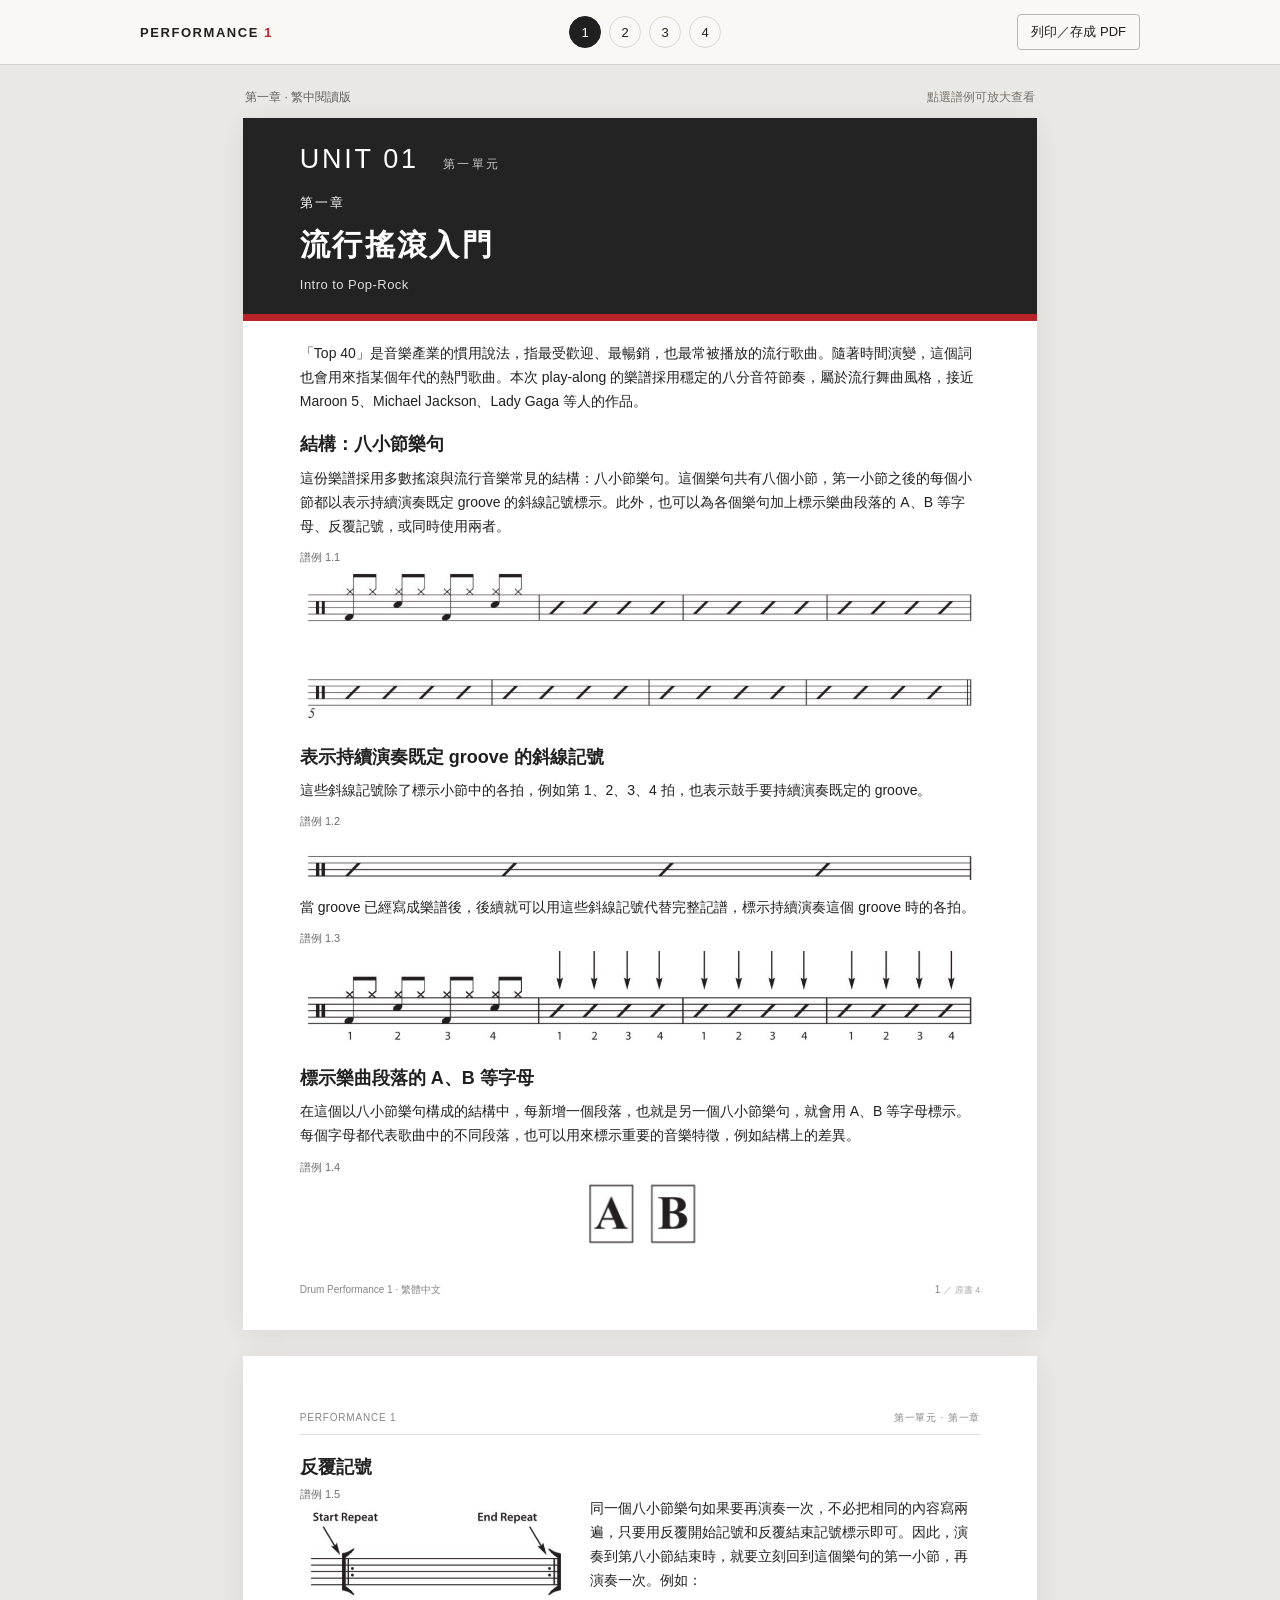
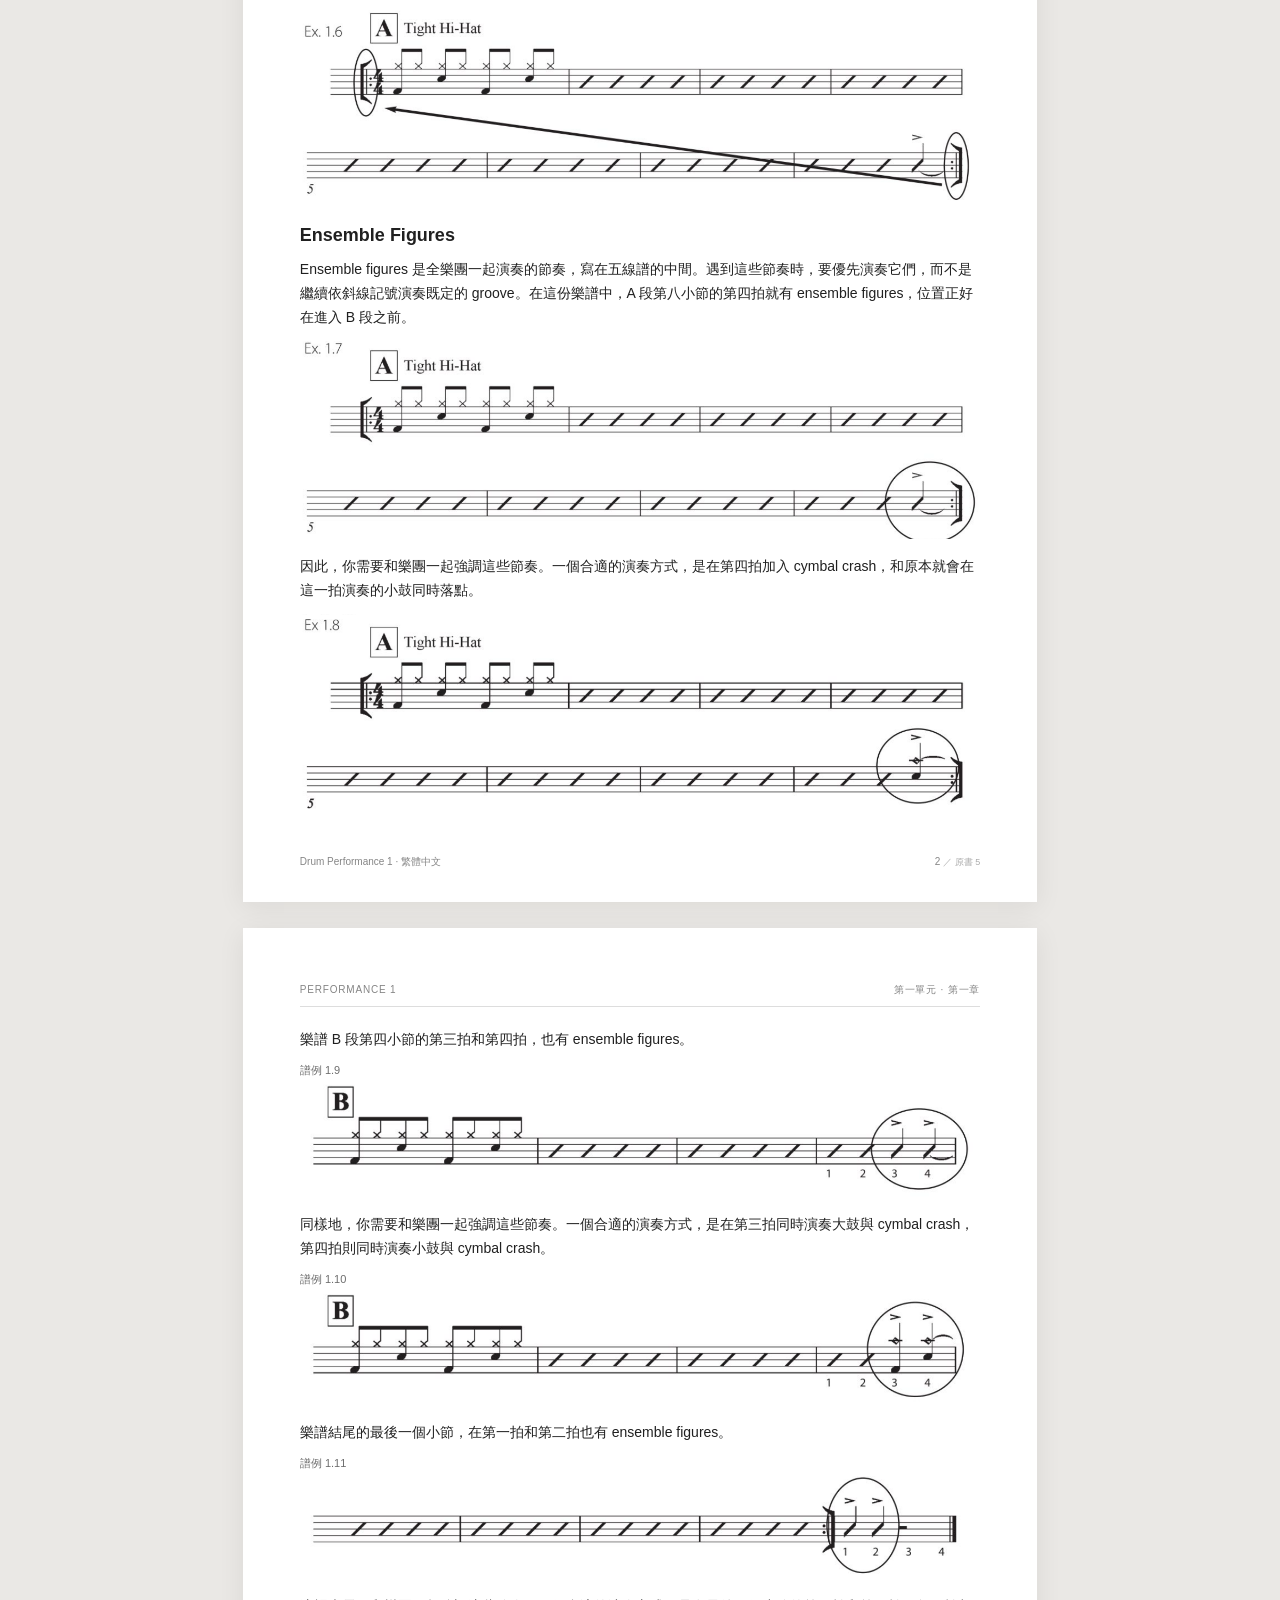
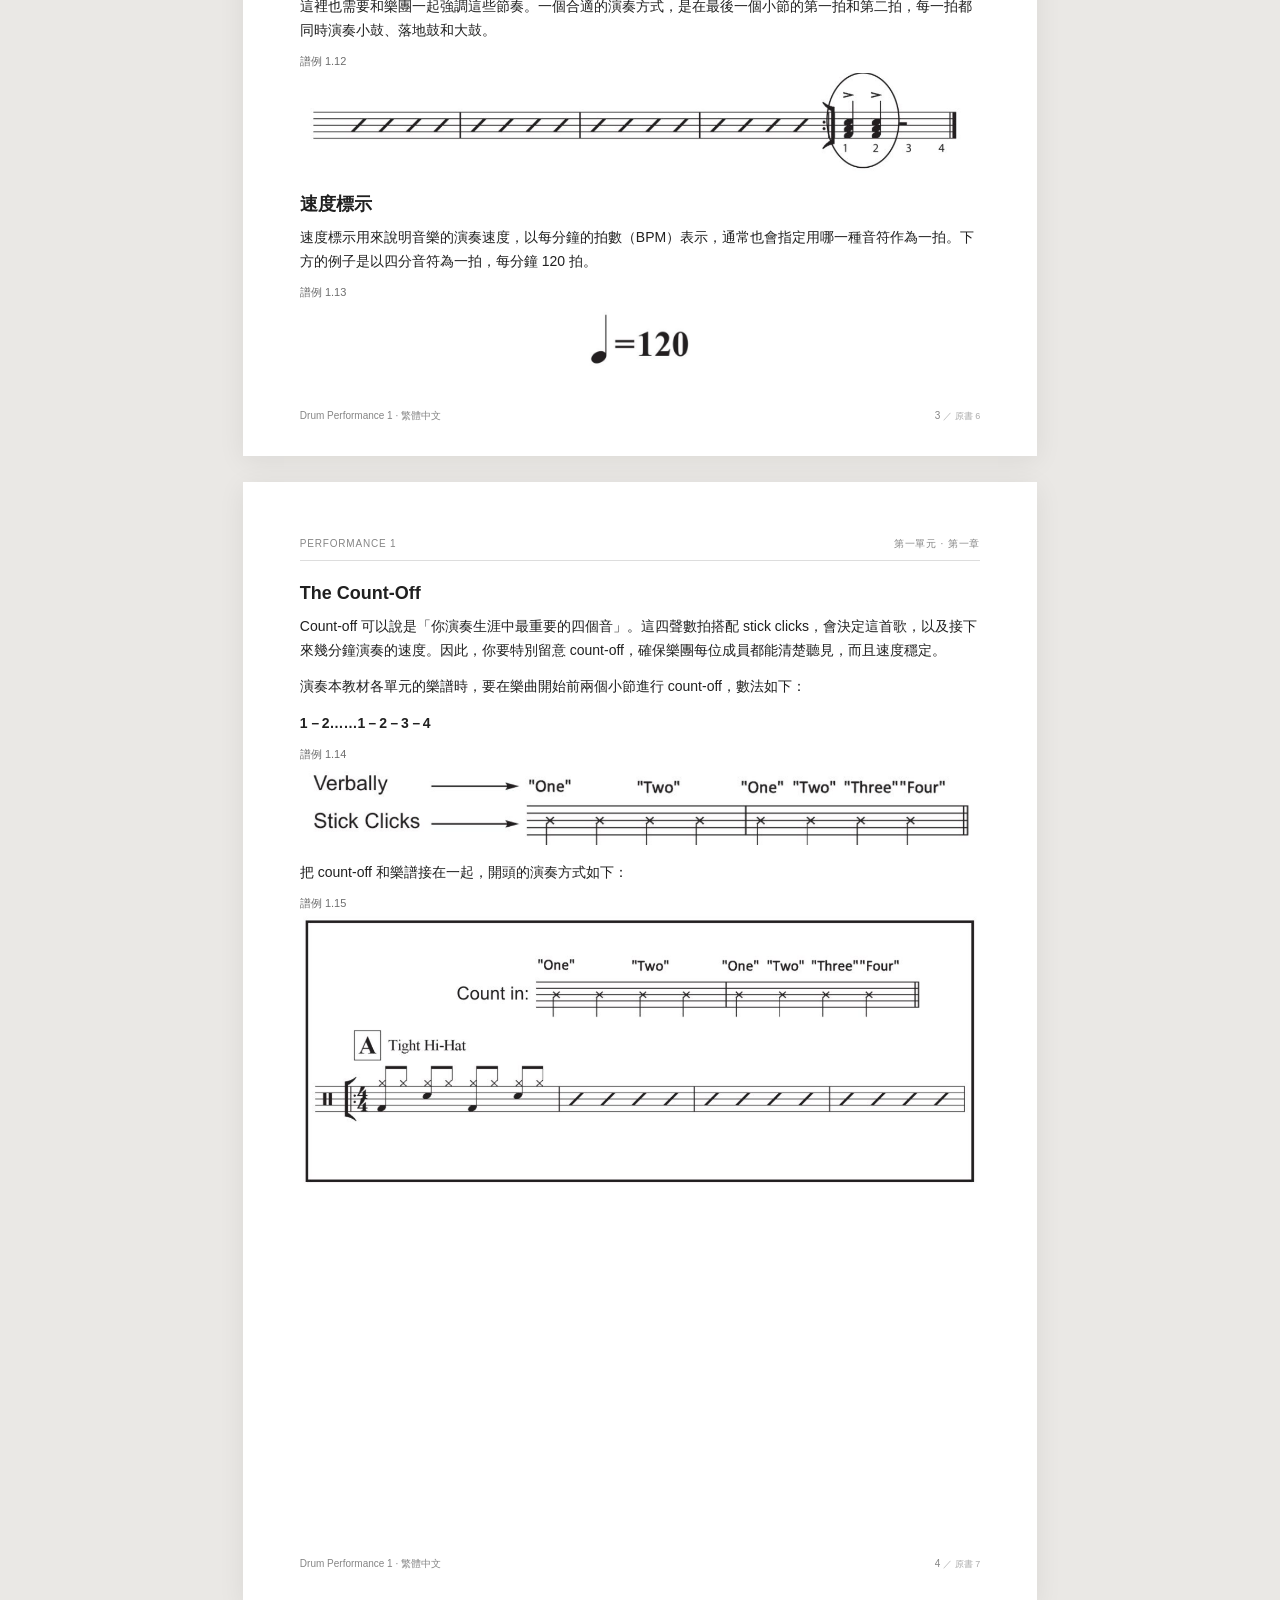
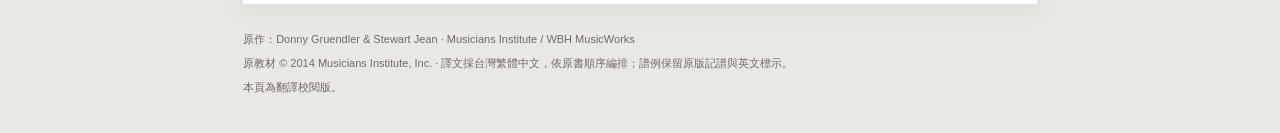
==== index.html @ 6d2bd204 "Publish Performance 1 chapter 1 in Traditional Chinese" ====
<!doctype html>
<html lang="zh-Hant-TW"><head><meta charset="utf-8"><meta name="viewport" content="width=device-width,initial-scale=1">
<meta name="description" content="Performance 1 第一單元第一章：流行搖滾入門。繁體中文譯文與原版譜例。">
<meta name="theme-color" content="#ba2229"><title>流行搖滾入門｜Performance 1 繁體中文</title><link rel="stylesheet" href="style.css"><link rel="icon" href="data:,"></head>
<body><a class="skip" href="#page-1">跳至正文</a><nav class="toolbar" aria-label="閱讀工具"><a class="brand" href="#page-1">PERFORMANCE <b>1</b></a><div class="page-nav" aria-label="章節頁碼"><a href="#page-1" aria-label="前往第 1 頁">1</a><a href="#page-2" aria-label="前往第 2 頁">2</a><a href="#page-3" aria-label="前往第 3 頁">3</a><a href="#page-4" aria-label="前往第 4 頁">4</a></div><button id="print" type="button">列印／存成 PDF</button></nav>
<div class="reader-note">第一章 · 繁中閱讀版 <span>點選譜例可放大查看</span></div><main><article class="sheet" id="page-1" aria-label="第 1 頁"><header class="chapter-head"><div class="unit">UNIT 01 <span>第一單元</span></div><h1><small>第一章</small>流行搖滾入門</h1><div class="subtitle">Intro to Pop-Rock</div></header>
<p>「Top 40」是音樂產業的慣用說法，指最受歡迎、最暢銷，也最常被播放的流行歌曲。隨著時間演變，這個詞也會用來指某個年代的熱門歌曲。本次 play-along 的樂譜採用穩定的八分音符節奏，屬於流行舞曲風格，接近 Maroon 5、Michael Jackson、Lady Gaga 等人的作品。</p><h2>結構：八小節樂句</h2><p>這份樂譜採用多數搖滾與流行音樂常見的結構：八小節樂句。這個樂句共有八個小節，第一小節之後的每個小節都以表示持續演奏既定 groove 的斜線記號標示。此外，也可以為各個樂句加上標示樂曲段落的 A、B 等字母、反覆記號，或同時使用兩者。</p>
<figure id="ex-1" class="score"><figcaption>譜例 1.1</figcaption>
<a href="assets/ex-1-01.png" target="_blank" rel="noopener" aria-label="放大譜例 1.1"><img src="assets/ex-1-01.png" alt="原版鼓譜，譜例 1.1" decoding="async"></a></figure>
<h2>表示持續演奏既定 groove 的斜線記號</h2><p>這些斜線記號除了標示小節中的各拍，例如第 1、2、3、4 拍，也表示鼓手要持續演奏既定的 groove。</p>
<figure id="ex-2" class="score"><figcaption>譜例 1.2</figcaption>
<a href="assets/ex-1-02.png" target="_blank" rel="noopener" aria-label="放大譜例 1.2"><img src="assets/ex-1-02.png" alt="原版鼓譜，譜例 1.2" decoding="async"></a></figure>
<p>當 groove 已經寫成樂譜後，後續就可以用這些斜線記號代替完整記譜，標示持續演奏這個 groove 時的各拍。</p>
<figure id="ex-3" class="score"><figcaption>譜例 1.3</figcaption>
<a href="assets/ex-1-03.png" target="_blank" rel="noopener" aria-label="放大譜例 1.3"><img src="assets/ex-1-03.png" alt="原版鼓譜，譜例 1.3" decoding="async"></a></figure>
<h2>標示樂曲段落的 A、B 等字母</h2><p>在這個以八小節樂句構成的結構中，每新增一個段落，也就是另一個八小節樂句，就會用 A、B 等字母標示。每個字母都代表歌曲中的不同段落，也可以用來標示重要的音樂特徵，例如結構上的差異。</p>
<figure id="ex-4" class="score compact"><figcaption>譜例 1.4</figcaption>
<a href="assets/ex-1-04.png" target="_blank" rel="noopener" aria-label="放大譜例 1.4"><img src="assets/ex-1-04.png" alt="原版鼓譜，譜例 1.4" decoding="async"></a></figure><footer class="folio"><span>Drum Performance 1 · 繁體中文</span><span>1 <small>／ 原書 4</small></span></footer></article><article class="sheet" id="page-2" aria-label="第 2 頁"><div class="running">PERFORMANCE 1 <span>第一單元 · 第一章</span></div><h2>反覆記號</h2><div class="repeat-layout"><figure id="ex-5" class="score"><figcaption>譜例 1.5</figcaption>
<a href="assets/ex-1-05.png" target="_blank" rel="noopener" aria-label="放大譜例 1.5"><img src="assets/ex-1-05.png" alt="原版鼓譜，譜例 1.5" decoding="async"></a></figure><div>
<p>同一個八小節樂句如果要再演奏一次，不必把相同的內容寫兩遍，只要用反覆開始記號和反覆結束記號標示即可。因此，演奏到第八小節結束時，就要立刻回到這個樂句的第一小節，再演奏一次。例如：</p>
</div></div><figure id="ex-6" class="score original-number"><figcaption>譜例 1.6</figcaption>
<a href="assets/ex-1-06.png" target="_blank" rel="noopener" aria-label="放大譜例 1.6"><img src="assets/ex-1-06.png" alt="原版鼓譜，譜例 1.6" decoding="async"></a></figure><h2>Ensemble Figures</h2><p>Ensemble figures 是全樂團一起演奏的節奏，寫在五線譜的中間。遇到這些節奏時，要優先演奏它們，而不是繼續依斜線記號演奏既定的 groove。在這份樂譜中，A 段第八小節的第四拍就有 ensemble figures，位置正好在進入 B 段之前。</p>
<figure id="ex-7" class="score original-number"><figcaption>譜例 1.7</figcaption>
<a href="assets/ex-1-07.png" target="_blank" rel="noopener" aria-label="放大譜例 1.7"><img src="assets/ex-1-07.png" alt="原版鼓譜，譜例 1.7" decoding="async"></a></figure><p>因此，你需要和樂團一起強調這些節奏。一個合適的演奏方式，是在第四拍加入 cymbal crash，和原本就會在這一拍演奏的小鼓同時落點。</p>
<figure id="ex-8" class="score original-number"><figcaption>譜例 1.8</figcaption>
<a href="assets/ex-1-08.png" target="_blank" rel="noopener" aria-label="放大譜例 1.8"><img src="assets/ex-1-08.png" alt="原版鼓譜，譜例 1.8" decoding="async"></a></figure><footer class="folio"><span>Drum Performance 1 · 繁體中文</span><span>2 <small>／ 原書 5</small></span></footer></article><article class="sheet" id="page-3" aria-label="第 3 頁"><div class="running">PERFORMANCE 1 <span>第一單元 · 第一章</span></div><p>樂譜 B 段第四小節的第三拍和第四拍，也有 ensemble figures。</p>
<figure id="ex-9" class="score"><figcaption>譜例 1.9</figcaption>
<a href="assets/ex-1-09.png" target="_blank" rel="noopener" aria-label="放大譜例 1.9"><img src="assets/ex-1-09.png" alt="原版鼓譜，譜例 1.9" decoding="async"></a></figure><p>同樣地，你需要和樂團一起強調這些節奏。一個合適的演奏方式，是在第三拍同時演奏大鼓與 cymbal crash，第四拍則同時演奏小鼓與 cymbal crash。</p>
<figure id="ex-10" class="score"><figcaption>譜例 1.10</figcaption>
<a href="assets/ex-1-10.png" target="_blank" rel="noopener" aria-label="放大譜例 1.10"><img src="assets/ex-1-10.png" alt="原版鼓譜，譜例 1.10" decoding="async"></a></figure><p>樂譜結尾的最後一個小節，在第一拍和第二拍也有 ensemble figures。</p>
<figure id="ex-11" class="score"><figcaption>譜例 1.11</figcaption>
<a href="assets/ex-1-11.png" target="_blank" rel="noopener" aria-label="放大譜例 1.11"><img src="assets/ex-1-11.png" alt="原版鼓譜，譜例 1.11" decoding="async"></a></figure><p>這裡也需要和樂團一起強調這些節奏。一個合適的演奏方式，是在最後一個小節的第一拍和第二拍，每一拍都同時演奏小鼓、落地鼓和大鼓。</p>
<figure id="ex-12" class="score"><figcaption>譜例 1.12</figcaption>
<a href="assets/ex-1-12.png" target="_blank" rel="noopener" aria-label="放大譜例 1.12"><img src="assets/ex-1-12.png" alt="原版鼓譜，譜例 1.12" decoding="async"></a></figure><h2>速度標示</h2><p>速度標示用來說明音樂的演奏速度，以每分鐘的拍數（BPM）表示，通常也會指定用哪一種音符作為一拍。下方的例子是以四分音符為一拍，每分鐘 120 拍。</p>
<figure id="ex-13" class="score compact"><figcaption>譜例 1.13</figcaption>
<a href="assets/ex-1-13.png" target="_blank" rel="noopener" aria-label="放大譜例 1.13"><img src="assets/ex-1-13.png" alt="原版鼓譜，譜例 1.13" decoding="async"></a></figure><footer class="folio"><span>Drum Performance 1 · 繁體中文</span><span>3 <small>／ 原書 6</small></span></footer></article><article class="sheet" id="page-4" aria-label="第 4 頁"><div class="running">PERFORMANCE 1 <span>第一單元 · 第一章</span></div><h2>The Count-Off</h2><p>Count-off 可以說是「你演奏生涯中最重要的四個音」。這四聲數拍搭配 stick clicks，會決定這首歌，以及接下來幾分鐘演奏的速度。因此，你要特別留意 count-off，確保樂團每位成員都能清楚聽見，而且速度穩定。</p>
<p>演奏本教材各單元的樂譜時，要在樂曲開始前兩個小節進行 count-off，數法如下：</p>
<p><strong>1－2……1－2－3－4</strong></p>
<figure id="ex-14" class="score"><figcaption>譜例 1.14</figcaption>
<a href="assets/ex-1-14.png" target="_blank" rel="noopener" aria-label="放大譜例 1.14"><img src="assets/ex-1-14.png" alt="原版鼓譜，譜例 1.14" decoding="async"></a></figure><p>把 count-off 和樂譜接在一起，開頭的演奏方式如下：</p>
<figure id="ex-15" class="score"><figcaption>譜例 1.15</figcaption>
<a href="assets/ex-1-15.png" target="_blank" rel="noopener" aria-label="放大譜例 1.15"><img src="assets/ex-1-15.png" alt="原版鼓譜，譜例 1.15" decoding="async"></a></figure><footer class="folio"><span>Drum Performance 1 · 繁體中文</span><span>4 <small>／ 原書 7</small></span></footer></article></main>
<aside class="credits"><p>原作：Donny Gruendler &amp; Stewart Jean · Musicians Institute / WBH MusicWorks</p><p>原教材 © 2014 Musicians Institute, Inc. · 譯文採台灣繁體中文，依原書順序編排；譜例保留原版記譜與英文標示。</p><p>本頁為翻譯校閱版。</p></aside>
<script src="reader.js"></script></body></html>
---- style.css ----
:root{color-scheme:light;--red:#bb232b;--ink:#202020;--muted:#777;--paper:#fff}
*{box-sizing:border-box}html{scroll-behavior:smooth;scroll-padding-top:88px}body{margin:0;background:#eae8e5;color:var(--ink);font-family:"PingFang TC","Noto Sans TC","Microsoft JhengHei",sans-serif;-webkit-font-smoothing:antialiased}.skip{position:absolute;left:-9999px}.skip:focus{left:12px;top:70px;background:#fff;padding:12px;z-index:5}a{color:inherit}button,a{-webkit-tap-highlight-color:transparent}a:focus-visible,button:focus-visible{outline:3px solid var(--red);outline-offset:4px}.toolbar{position:sticky;top:0;z-index:2;display:flex;align-items:center;justify-content:space-between;gap:20px;background:#faf9f7ed;backdrop-filter:blur(12px);border-bottom:1px solid #d7d3ce;padding:14px max(24px,calc((100vw - 1000px)/2));font-size:13px}.brand{text-decoration:none;letter-spacing:.12em;font-weight:650;white-space:nowrap}.brand b{color:var(--red)}.page-nav{display:flex;gap:8px}.page-nav a{text-decoration:none;display:grid;place-items:center;min-width:32px;min-height:32px;border:1px solid #d8d5d0;border-radius:50%}.page-nav a:hover,.page-nav a[aria-current]{background:var(--ink);color:#fff;border-color:var(--ink)}button{font:inherit;border:1px solid #bcb7b0;border-radius:4px;background:transparent;color:var(--ink);padding:8px 13px;cursor:pointer;white-space:nowrap}.reader-note{max-width:210mm;margin:24px auto 12px;display:flex;justify-content:space-between;color:#625e58;font-size:12px;padding:0 2px}.reader-note span{color:#77716a}.sheet{position:relative;width:210mm;min-height:297mm;margin:0 auto 26px;padding:14mm 15mm 18mm;background:var(--paper);box-shadow:0 5px 26px #201d1712;font-size:14px;line-height:1.72}.sheet p{margin:9px 0 12px;line-break:strict;overflow-wrap:break-word}.sheet h2{font-size:18px;line-height:1.35;font-weight:700;margin:19px 0 8px;break-after:avoid}.chapter-head{margin:-14mm -15mm 20px;background:#242323;color:white;padding:25px 15mm 18px;border-bottom:7px solid var(--red)}.unit{font-size:27px;letter-spacing:.1em;line-height:1.25}.unit span{font-size:12px;letter-spacing:.2em;display:inline-block;margin-left:14px;color:#ccc}.chapter-head h1{font-size:30px;font-weight:650;letter-spacing:.08em;margin:15px 0 3px}.chapter-head small{display:block;font-size:13px;letter-spacing:.16em;font-weight:400;margin-bottom:5px}.subtitle{font-size:13px;color:#ddd;letter-spacing:.035em}.running{display:flex;justify-content:space-between;font-size:10px;letter-spacing:.08em;color:#858585;margin-bottom:20px;border-bottom:1px solid #ddd;padding-bottom:8px}.running+h2{margin-top:0}.score{margin:8px 0 15px;break-inside:avoid;page-break-inside:avoid}.score figcaption{font-size:11px;color:#6d6d6d;margin-bottom:4px;line-height:1.4}.score a{display:block;cursor:zoom-in}.score img{display:block;width:100%;height:auto;background:white}.score.compact img{width:auto;max-width:100%;height:68px;margin:0 auto}.repeat-layout{display:grid;grid-template-columns:40% 1fr;gap:18px;align-items:center;margin-bottom:4px}.repeat-layout .score{margin:0}.repeat-layout p{margin:0}.folio{position:absolute;bottom:9mm;left:15mm;right:15mm;display:flex;justify-content:space-between;color:#858585;font-size:10px;line-height:1.2}.folio small{font-size:9px;color:#aaa}.credits{max-width:210mm;margin:0 auto;padding:0 0 32px;font-size:11px;color:#706b64;line-height:1.7}.credits p{margin:5px 0}
@media(max-width:820px){.toolbar{padding:10px 16px;gap:10px}.reader-note{margin:16px 16px 10px}.sheet{width:calc(100% - 24px);min-height:0;padding:30px 28px 55px;margin-bottom:16px}.chapter-head{margin:-30px -28px 22px;padding:24px 28px 18px}.folio{left:28px;right:28px;bottom:20px}.credits{padding:4px 22px 28px}.sheet h2{font-size:18px}}
@media(max-width:520px){.toolbar{flex-wrap:wrap}.brand{font-size:12px}.page-nav{order:3;width:100%;justify-content:center;gap:18px}.page-nav a{min-width:34px;min-height:34px}.toolbar button{font-size:12px;padding:8px 10px}.sheet{font-size:16px;line-height:1.8;padding:26px 20px 52px}.sheet p{margin:12px 0 16px}.chapter-head{margin:-26px -20px 22px;padding:24px 20px 18px}.chapter-head h1{font-size:28px}.unit{font-size:23px}.sheet h2{margin-top:24px}.repeat-layout{grid-template-columns:1fr;gap:14px}.repeat-layout .score{max-width:70%}.score{margin:12px 0 20px}.score figcaption{font-size:12px}.folio{left:20px;right:20px}.reader-note{font-size:11px}.reader-note span{max-width:40%;text-align:right}.score.compact img{height:68px}}
@page{size:A4;margin:0}
@media print{html{scroll-behavior:auto}body{background:#fff}.toolbar,.reader-note,.credits,.skip{display:none!important}.sheet{width:210mm;min-height:297mm;margin:0;padding:14mm 15mm 18mm;box-shadow:none;break-after:page;page-break-after:always;font-size:10.2pt;line-height:1.65}.sheet:last-child{break-after:auto;page-break-after:auto}.chapter-head{-webkit-print-color-adjust:exact;print-color-adjust:exact;margin:-14mm -15mm 18px;padding:23px 15mm 17px}.chapter-head h1{font-size:27px}.sheet h2{font-size:16px;margin-top:16px}.sheet p{margin:8px 0 10px}.score{margin:6px 0 12px}.score figcaption{font-size:9px}.score.compact img{height:60px}.running{margin-bottom:15px}.folio{left:15mm;right:15mm;bottom:9mm}.repeat-layout{grid-template-columns:40% 1fr;gap:16px}.repeat-layout .score{max-width:none}.score a{text-decoration:none}}
.score.original-number figcaption{position:absolute;width:1px;height:1px;padding:0;margin:-1px;overflow:hidden;clip:rect(0,0,0,0);white-space:nowrap;border:0}
@media print{.score{margin:5px 0 10px}}
@media print{.sheet{min-height:296mm;font-size:9.5pt;line-height:1.55}.sheet p{margin:6px 0 8px}.sheet h2{font-size:15px;margin:12px 0 6px}.chapter-head{padding-top:16px;padding-bottom:12px;margin-bottom:14px}.chapter-head h1{font-size:25px;margin-top:10px}.unit{font-size:24px}.score{margin:5px 0 8px}.score.compact img{height:54px}}
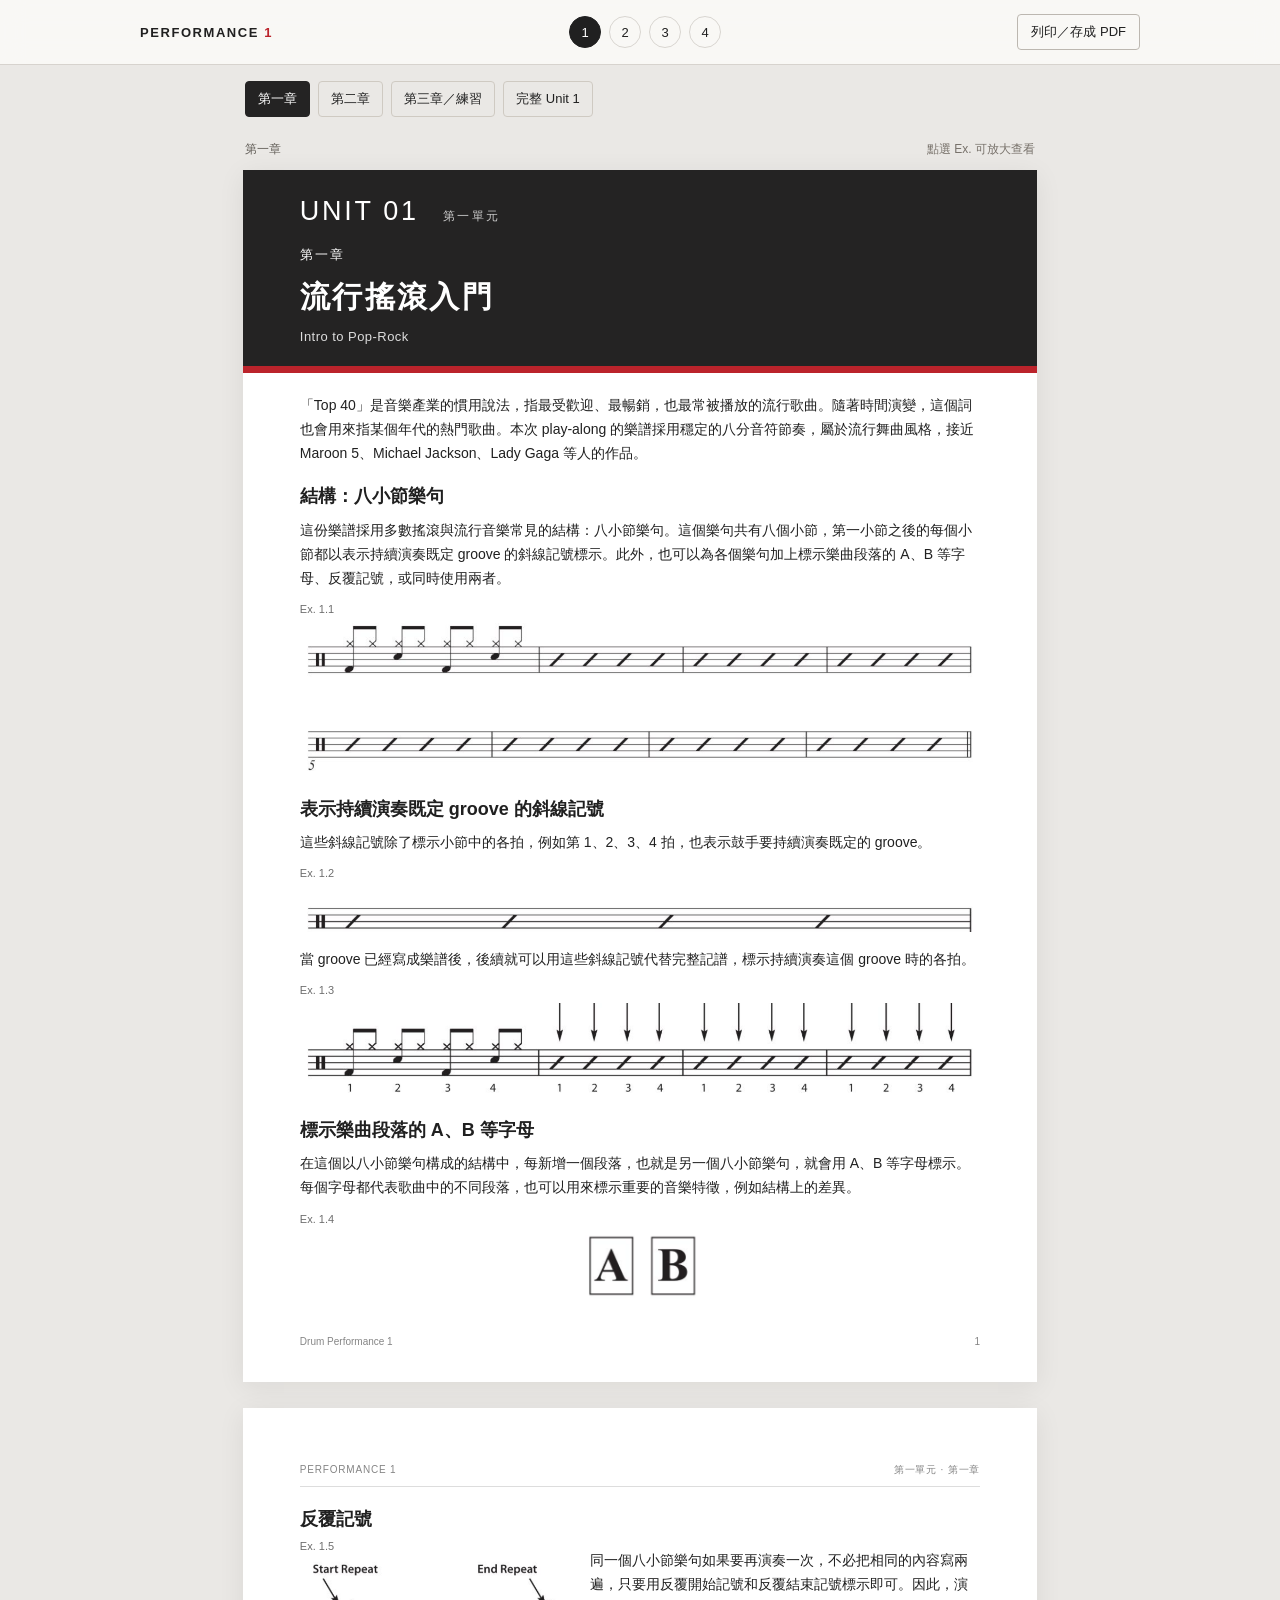
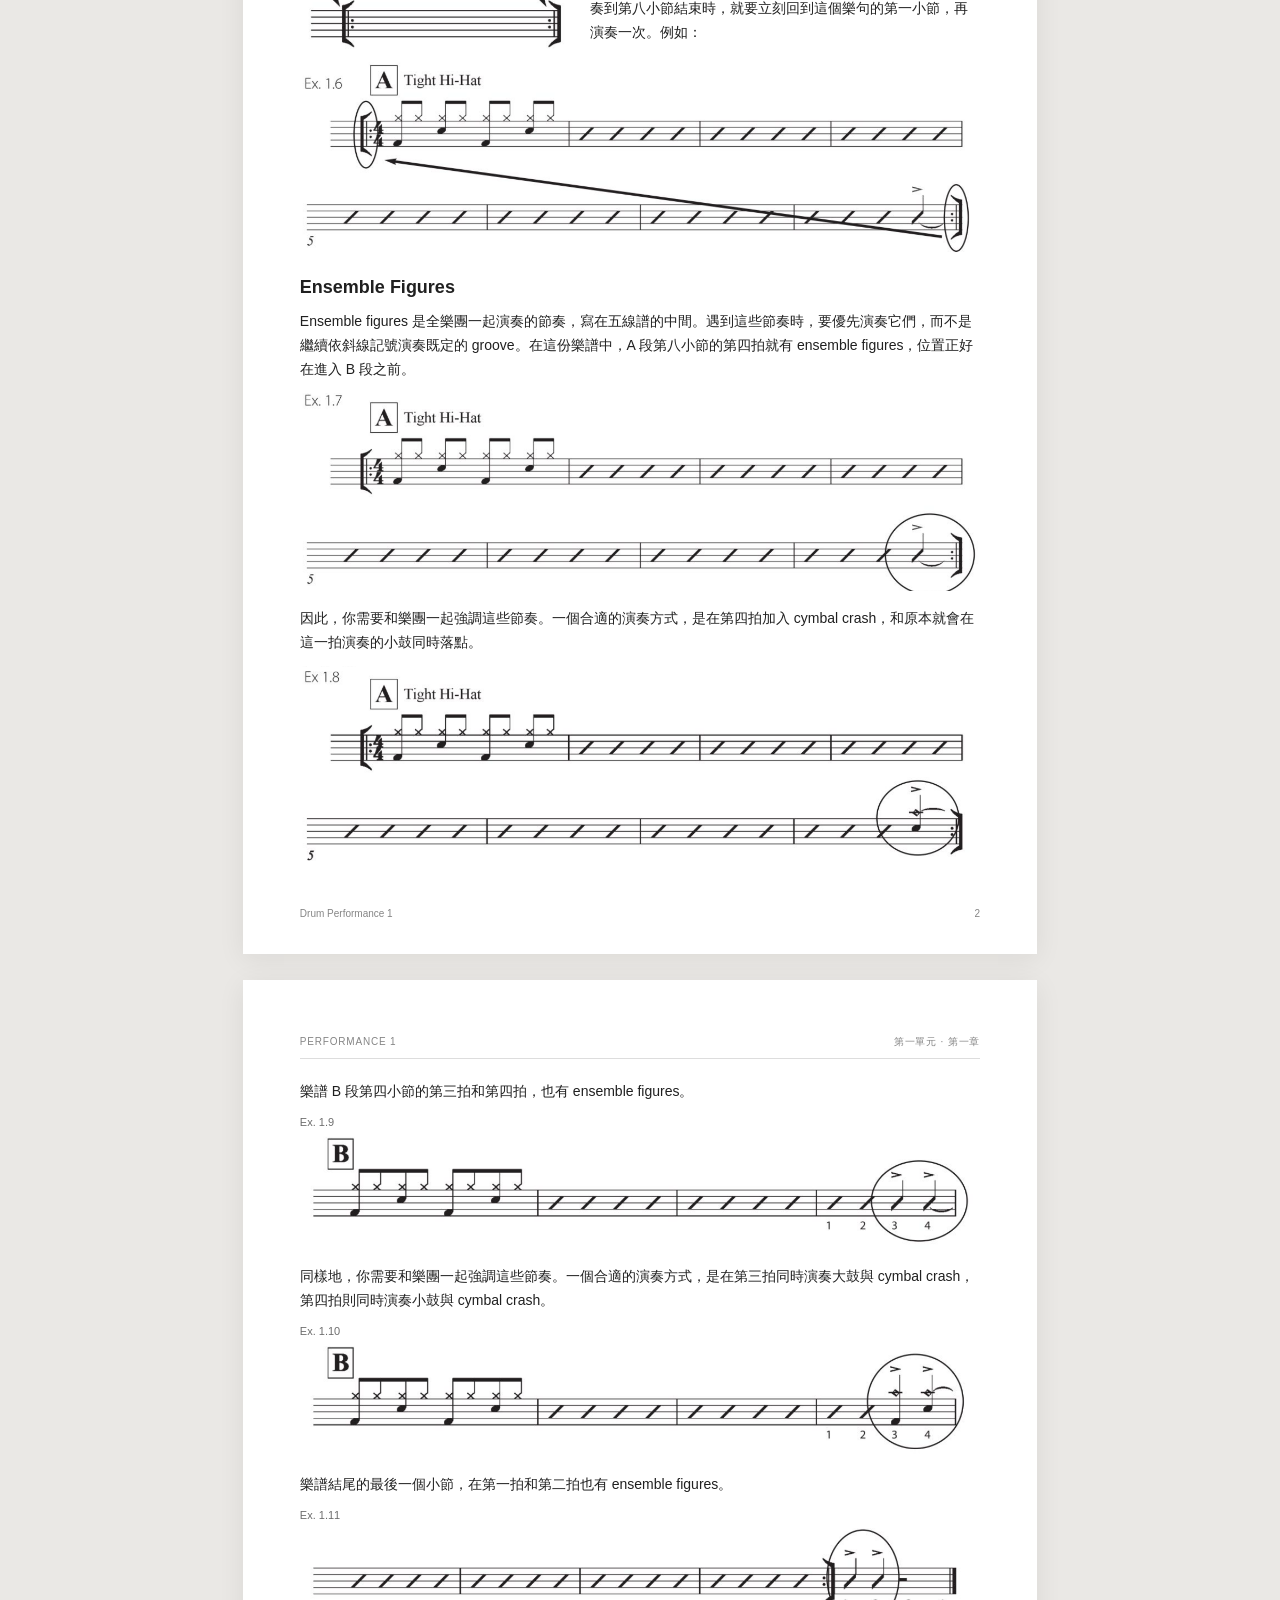
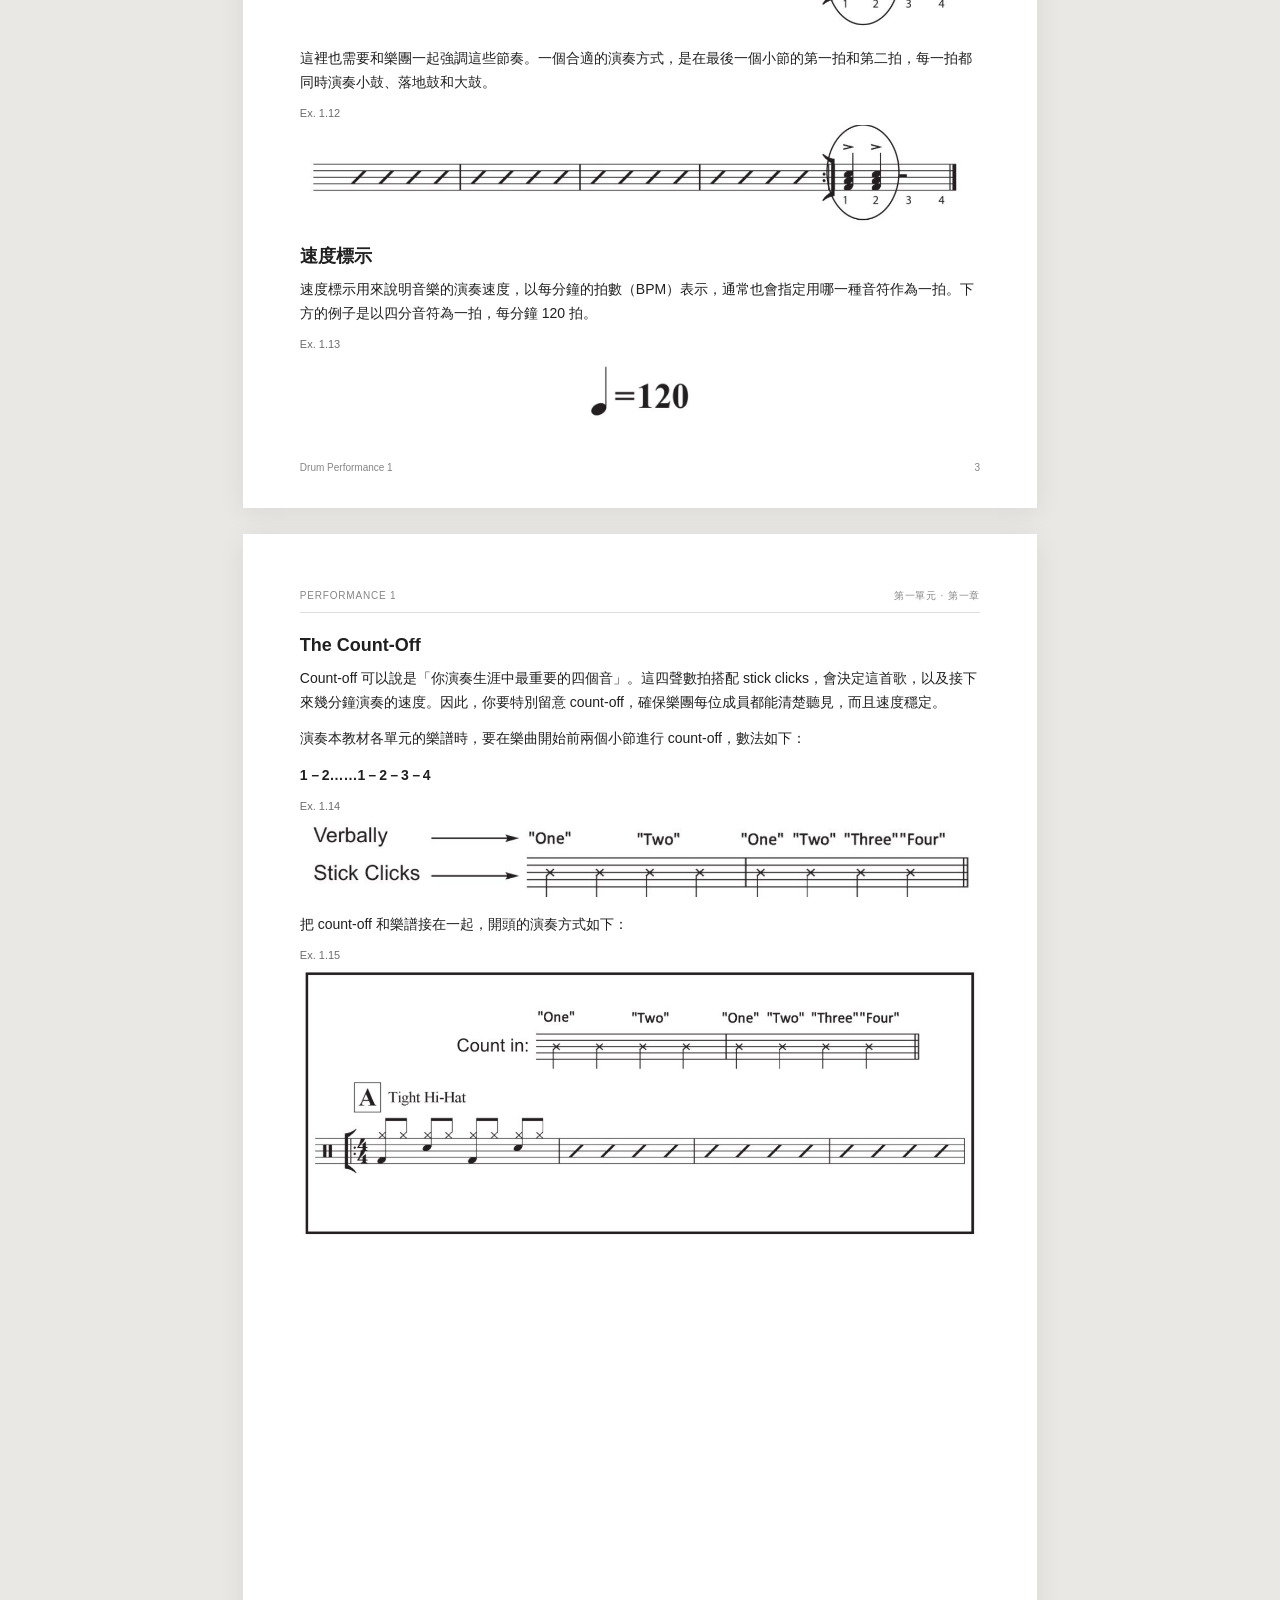
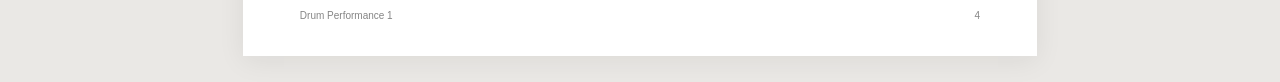
==== commit 6b8e9803: "Publish complete Unit 1 with chapter navigation and original scores" ====
--- a/index.html
+++ b/index.html
@@ -1,44 +1,40 @@
 <!doctype html>
 <html lang="zh-Hant-TW"><head><meta charset="utf-8"><meta name="viewport" content="width=device-width,initial-scale=1">
-<meta name="description" content="Performance 1 第一單元第一章：流行搖滾入門。繁體中文譯文與原版譜例。">
-<meta name="theme-color" content="#ba2229"><title>流行搖滾入門｜Performance 1 繁體中文</title><link rel="stylesheet" href="style.css"><link rel="icon" href="data:,"></head>
-<body><a class="skip" href="#page-1">跳至正文</a><nav class="toolbar" aria-label="閱讀工具"><a class="brand" href="#page-1">PERFORMANCE <b>1</b></a><div class="page-nav" aria-label="章節頁碼"><a href="#page-1" aria-label="前往第 1 頁">1</a><a href="#page-2" aria-label="前往第 2 頁">2</a><a href="#page-3" aria-label="前往第 3 頁">3</a><a href="#page-4" aria-label="前往第 4 頁">4</a></div><button id="print" type="button">列印／存成 PDF</button></nav>
-<div class="reader-note">第一章 · 繁中閱讀版 <span>點選譜例可放大查看</span></div><main><article class="sheet" id="page-1" aria-label="第 1 頁"><header class="chapter-head"><div class="unit">UNIT 01 <span>第一單元</span></div><h1><small>第一章</small>流行搖滾入門</h1><div class="subtitle">Intro to Pop-Rock</div></header>
+<meta name="description" content="Performance 1 · Unit 1：流行搖滾、演奏要點、play-along 與練習建議。"><meta name="theme-color" content="#ba2229"><title>第一章｜Performance 1</title><link rel="stylesheet" href="style.css"><link rel="icon" href="data:,"></head>
+<body><a class="skip" href="#page-1">跳至正文</a><nav class="toolbar" aria-label="閱讀工具"><a class="brand" href="index.html">PERFORMANCE <b>1</b></a><div class="page-nav" aria-label="頁碼"><a href="#page-1" aria-label="前往第 1 頁">1</a><a href="#page-2" aria-label="前往第 2 頁">2</a><a href="#page-3" aria-label="前往第 3 頁">3</a><a href="#page-4" aria-label="前往第 4 頁">4</a></div><button id="print" type="button">列印／存成 PDF</button></nav><nav class="chapter-nav" aria-label="章節導覽"><a href="index.html" aria-current="page">第一章</a><a href="chapter-2.html">第二章</a><a href="chapter-3.html">第三章／練習</a><a href="unit-1.html">完整 Unit 1</a></nav><div class="reader-note">第一章<span>點選 Ex. 可放大查看</span></div><main><article class="sheet" id="page-1" aria-label="第 1 頁"><header class="chapter-head"><div class="unit">UNIT 01 <span>第一單元</span></div><h1><small>第一章</small>流行搖滾入門</h1><div class="subtitle">Intro to Pop-Rock</div></header>
 <p>「Top 40」是音樂產業的慣用說法，指最受歡迎、最暢銷，也最常被播放的流行歌曲。隨著時間演變，這個詞也會用來指某個年代的熱門歌曲。本次 play-along 的樂譜採用穩定的八分音符節奏，屬於流行舞曲風格，接近 Maroon 5、Michael Jackson、Lady Gaga 等人的作品。</p><h2>結構：八小節樂句</h2><p>這份樂譜採用多數搖滾與流行音樂常見的結構：八小節樂句。這個樂句共有八個小節，第一小節之後的每個小節都以表示持續演奏既定 groove 的斜線記號標示。此外，也可以為各個樂句加上標示樂曲段落的 A、B 等字母、反覆記號，或同時使用兩者。</p>
-<figure id="ex-1" class="score"><figcaption>譜例 1.1</figcaption>
-<a href="assets/ex-1-01.png" target="_blank" rel="noopener" aria-label="放大譜例 1.1"><img src="assets/ex-1-01.png" alt="原版鼓譜，譜例 1.1" decoding="async"></a></figure>
+<figure id="ex-1" class="score"><figcaption>Ex. 1.1</figcaption>
+<a href="assets/ex-1-01.png" target="_blank" rel="noopener" aria-label="放大Ex. 1.1"><img src="assets/ex-1-01.png" alt="原版鼓譜，Ex. 1.1" decoding="async"></a></figure>
 <h2>表示持續演奏既定 groove 的斜線記號</h2><p>這些斜線記號除了標示小節中的各拍，例如第 1、2、3、4 拍，也表示鼓手要持續演奏既定的 groove。</p>
-<figure id="ex-2" class="score"><figcaption>譜例 1.2</figcaption>
-<a href="assets/ex-1-02.png" target="_blank" rel="noopener" aria-label="放大譜例 1.2"><img src="assets/ex-1-02.png" alt="原版鼓譜，譜例 1.2" decoding="async"></a></figure>
+<figure id="ex-2" class="score"><figcaption>Ex. 1.2</figcaption>
+<a href="assets/ex-1-02.png" target="_blank" rel="noopener" aria-label="放大Ex. 1.2"><img src="assets/ex-1-02.png" alt="原版鼓譜，Ex. 1.2" decoding="async"></a></figure>
 <p>當 groove 已經寫成樂譜後，後續就可以用這些斜線記號代替完整記譜，標示持續演奏這個 groove 時的各拍。</p>
-<figure id="ex-3" class="score"><figcaption>譜例 1.3</figcaption>
-<a href="assets/ex-1-03.png" target="_blank" rel="noopener" aria-label="放大譜例 1.3"><img src="assets/ex-1-03.png" alt="原版鼓譜，譜例 1.3" decoding="async"></a></figure>
+<figure id="ex-3" class="score"><figcaption>Ex. 1.3</figcaption>
+<a href="assets/ex-1-03.png" target="_blank" rel="noopener" aria-label="放大Ex. 1.3"><img src="assets/ex-1-03.png" alt="原版鼓譜，Ex. 1.3" decoding="async"></a></figure>
 <h2>標示樂曲段落的 A、B 等字母</h2><p>在這個以八小節樂句構成的結構中，每新增一個段落，也就是另一個八小節樂句，就會用 A、B 等字母標示。每個字母都代表歌曲中的不同段落，也可以用來標示重要的音樂特徵，例如結構上的差異。</p>
-<figure id="ex-4" class="score compact"><figcaption>譜例 1.4</figcaption>
-<a href="assets/ex-1-04.png" target="_blank" rel="noopener" aria-label="放大譜例 1.4"><img src="assets/ex-1-04.png" alt="原版鼓譜，譜例 1.4" decoding="async"></a></figure><footer class="folio"><span>Drum Performance 1 · 繁體中文</span><span>1 <small>／ 原書 4</small></span></footer></article><article class="sheet" id="page-2" aria-label="第 2 頁"><div class="running">PERFORMANCE 1 <span>第一單元 · 第一章</span></div><h2>反覆記號</h2><div class="repeat-layout"><figure id="ex-5" class="score"><figcaption>譜例 1.5</figcaption>
-<a href="assets/ex-1-05.png" target="_blank" rel="noopener" aria-label="放大譜例 1.5"><img src="assets/ex-1-05.png" alt="原版鼓譜，譜例 1.5" decoding="async"></a></figure><div>
+<figure id="ex-4" class="score compact"><figcaption>Ex. 1.4</figcaption>
+<a href="assets/ex-1-04.png" target="_blank" rel="noopener" aria-label="放大Ex. 1.4"><img src="assets/ex-1-04.png" alt="原版鼓譜，Ex. 1.4" decoding="async"></a></figure><footer class="folio"><span>Drum Performance 1</span><span>1</span></footer></article><article class="sheet" id="page-2" aria-label="第 2 頁"><div class="running">PERFORMANCE 1 <span>第一單元 · 第一章</span></div><h2>反覆記號</h2><div class="repeat-layout"><figure id="ex-5" class="score"><figcaption>Ex. 1.5</figcaption>
+<a href="assets/ex-1-05.png" target="_blank" rel="noopener" aria-label="放大Ex. 1.5"><img src="assets/ex-1-05.png" alt="原版鼓譜，Ex. 1.5" decoding="async"></a></figure><div>
 <p>同一個八小節樂句如果要再演奏一次，不必把相同的內容寫兩遍，只要用反覆開始記號和反覆結束記號標示即可。因此，演奏到第八小節結束時，就要立刻回到這個樂句的第一小節，再演奏一次。例如：</p>
-</div></div><figure id="ex-6" class="score original-number"><figcaption>譜例 1.6</figcaption>
-<a href="assets/ex-1-06.png" target="_blank" rel="noopener" aria-label="放大譜例 1.6"><img src="assets/ex-1-06.png" alt="原版鼓譜，譜例 1.6" decoding="async"></a></figure><h2>Ensemble Figures</h2><p>Ensemble figures 是全樂團一起演奏的節奏，寫在五線譜的中間。遇到這些節奏時，要優先演奏它們，而不是繼續依斜線記號演奏既定的 groove。在這份樂譜中，A 段第八小節的第四拍就有 ensemble figures，位置正好在進入 B 段之前。</p>
-<figure id="ex-7" class="score original-number"><figcaption>譜例 1.7</figcaption>
-<a href="assets/ex-1-07.png" target="_blank" rel="noopener" aria-label="放大譜例 1.7"><img src="assets/ex-1-07.png" alt="原版鼓譜，譜例 1.7" decoding="async"></a></figure><p>因此，你需要和樂團一起強調這些節奏。一個合適的演奏方式，是在第四拍加入 cymbal crash，和原本就會在這一拍演奏的小鼓同時落點。</p>
-<figure id="ex-8" class="score original-number"><figcaption>譜例 1.8</figcaption>
-<a href="assets/ex-1-08.png" target="_blank" rel="noopener" aria-label="放大譜例 1.8"><img src="assets/ex-1-08.png" alt="原版鼓譜，譜例 1.8" decoding="async"></a></figure><footer class="folio"><span>Drum Performance 1 · 繁體中文</span><span>2 <small>／ 原書 5</small></span></footer></article><article class="sheet" id="page-3" aria-label="第 3 頁"><div class="running">PERFORMANCE 1 <span>第一單元 · 第一章</span></div><p>樂譜 B 段第四小節的第三拍和第四拍，也有 ensemble figures。</p>
-<figure id="ex-9" class="score"><figcaption>譜例 1.9</figcaption>
-<a href="assets/ex-1-09.png" target="_blank" rel="noopener" aria-label="放大譜例 1.9"><img src="assets/ex-1-09.png" alt="原版鼓譜，譜例 1.9" decoding="async"></a></figure><p>同樣地，你需要和樂團一起強調這些節奏。一個合適的演奏方式，是在第三拍同時演奏大鼓與 cymbal crash，第四拍則同時演奏小鼓與 cymbal crash。</p>
-<figure id="ex-10" class="score"><figcaption>譜例 1.10</figcaption>
-<a href="assets/ex-1-10.png" target="_blank" rel="noopener" aria-label="放大譜例 1.10"><img src="assets/ex-1-10.png" alt="原版鼓譜，譜例 1.10" decoding="async"></a></figure><p>樂譜結尾的最後一個小節，在第一拍和第二拍也有 ensemble figures。</p>
-<figure id="ex-11" class="score"><figcaption>譜例 1.11</figcaption>
-<a href="assets/ex-1-11.png" target="_blank" rel="noopener" aria-label="放大譜例 1.11"><img src="assets/ex-1-11.png" alt="原版鼓譜，譜例 1.11" decoding="async"></a></figure><p>這裡也需要和樂團一起強調這些節奏。一個合適的演奏方式，是在最後一個小節的第一拍和第二拍，每一拍都同時演奏小鼓、落地鼓和大鼓。</p>
-<figure id="ex-12" class="score"><figcaption>譜例 1.12</figcaption>
-<a href="assets/ex-1-12.png" target="_blank" rel="noopener" aria-label="放大譜例 1.12"><img src="assets/ex-1-12.png" alt="原版鼓譜，譜例 1.12" decoding="async"></a></figure><h2>速度標示</h2><p>速度標示用來說明音樂的演奏速度，以每分鐘的拍數（BPM）表示，通常也會指定用哪一種音符作為一拍。下方的例子是以四分音符為一拍，每分鐘 120 拍。</p>
-<figure id="ex-13" class="score compact"><figcaption>譜例 1.13</figcaption>
-<a href="assets/ex-1-13.png" target="_blank" rel="noopener" aria-label="放大譜例 1.13"><img src="assets/ex-1-13.png" alt="原版鼓譜，譜例 1.13" decoding="async"></a></figure><footer class="folio"><span>Drum Performance 1 · 繁體中文</span><span>3 <small>／ 原書 6</small></span></footer></article><article class="sheet" id="page-4" aria-label="第 4 頁"><div class="running">PERFORMANCE 1 <span>第一單元 · 第一章</span></div><h2>The Count-Off</h2><p>Count-off 可以說是「你演奏生涯中最重要的四個音」。這四聲數拍搭配 stick clicks，會決定這首歌，以及接下來幾分鐘演奏的速度。因此，你要特別留意 count-off，確保樂團每位成員都能清楚聽見，而且速度穩定。</p>
+</div></div><figure id="ex-6" class="score original-number"><figcaption>Ex. 1.6</figcaption>
+<a href="assets/ex-1-06.png" target="_blank" rel="noopener" aria-label="放大Ex. 1.6"><img src="assets/ex-1-06.png" alt="原版鼓譜，Ex. 1.6" decoding="async"></a></figure><h2>Ensemble Figures</h2><p>Ensemble figures 是全樂團一起演奏的節奏，寫在五線譜的中間。遇到這些節奏時，要優先演奏它們，而不是繼續依斜線記號演奏既定的 groove。在這份樂譜中，A 段第八小節的第四拍就有 ensemble figures，位置正好在進入 B 段之前。</p>
+<figure id="ex-7" class="score original-number"><figcaption>Ex. 1.7</figcaption>
+<a href="assets/ex-1-07.png" target="_blank" rel="noopener" aria-label="放大Ex. 1.7"><img src="assets/ex-1-07.png" alt="原版鼓譜，Ex. 1.7" decoding="async"></a></figure><p>因此，你需要和樂團一起強調這些節奏。一個合適的演奏方式，是在第四拍加入 cymbal crash，和原本就會在這一拍演奏的小鼓同時落點。</p>
+<figure id="ex-8" class="score original-number"><figcaption>Ex. 1.8</figcaption>
+<a href="assets/ex-1-08.png" target="_blank" rel="noopener" aria-label="放大Ex. 1.8"><img src="assets/ex-1-08.png" alt="原版鼓譜，Ex. 1.8" decoding="async"></a></figure><footer class="folio"><span>Drum Performance 1</span><span>2</span></footer></article><article class="sheet" id="page-3" aria-label="第 3 頁"><div class="running">PERFORMANCE 1 <span>第一單元 · 第一章</span></div><p>樂譜 B 段第四小節的第三拍和第四拍，也有 ensemble figures。</p>
+<figure id="ex-9" class="score"><figcaption>Ex. 1.9</figcaption>
+<a href="assets/ex-1-09.png" target="_blank" rel="noopener" aria-label="放大Ex. 1.9"><img src="assets/ex-1-09.png" alt="原版鼓譜，Ex. 1.9" decoding="async"></a></figure><p>同樣地，你需要和樂團一起強調這些節奏。一個合適的演奏方式，是在第三拍同時演奏大鼓與 cymbal crash，第四拍則同時演奏小鼓與 cymbal crash。</p>
+<figure id="ex-10" class="score"><figcaption>Ex. 1.10</figcaption>
+<a href="assets/ex-1-10.png" target="_blank" rel="noopener" aria-label="放大Ex. 1.10"><img src="assets/ex-1-10.png" alt="原版鼓譜，Ex. 1.10" decoding="async"></a></figure><p>樂譜結尾的最後一個小節，在第一拍和第二拍也有 ensemble figures。</p>
+<figure id="ex-11" class="score"><figcaption>Ex. 1.11</figcaption>
+<a href="assets/ex-1-11.png" target="_blank" rel="noopener" aria-label="放大Ex. 1.11"><img src="assets/ex-1-11.png" alt="原版鼓譜，Ex. 1.11" decoding="async"></a></figure><p>這裡也需要和樂團一起強調這些節奏。一個合適的演奏方式，是在最後一個小節的第一拍和第二拍，每一拍都同時演奏小鼓、落地鼓和大鼓。</p>
+<figure id="ex-12" class="score"><figcaption>Ex. 1.12</figcaption>
+<a href="assets/ex-1-12.png" target="_blank" rel="noopener" aria-label="放大Ex. 1.12"><img src="assets/ex-1-12.png" alt="原版鼓譜，Ex. 1.12" decoding="async"></a></figure><h2>速度標示</h2><p>速度標示用來說明音樂的演奏速度，以每分鐘的拍數（BPM）表示，通常也會指定用哪一種音符作為一拍。下方的例子是以四分音符為一拍，每分鐘 120 拍。</p>
+<figure id="ex-13" class="score compact"><figcaption>Ex. 1.13</figcaption>
+<a href="assets/ex-1-13.png" target="_blank" rel="noopener" aria-label="放大Ex. 1.13"><img src="assets/ex-1-13.png" alt="原版鼓譜，Ex. 1.13" decoding="async"></a></figure><footer class="folio"><span>Drum Performance 1</span><span>3</span></footer></article><article class="sheet" id="page-4" aria-label="第 4 頁"><div class="running">PERFORMANCE 1 <span>第一單元 · 第一章</span></div><h2>The Count-Off</h2><p>Count-off 可以說是「你演奏生涯中最重要的四個音」。這四聲數拍搭配 stick clicks，會決定這首歌，以及接下來幾分鐘演奏的速度。因此，你要特別留意 count-off，確保樂團每位成員都能清楚聽見，而且速度穩定。</p>
 <p>演奏本教材各單元的樂譜時，要在樂曲開始前兩個小節進行 count-off，數法如下：</p>
 <p><strong>1－2……1－2－3－4</strong></p>
-<figure id="ex-14" class="score"><figcaption>譜例 1.14</figcaption>
-<a href="assets/ex-1-14.png" target="_blank" rel="noopener" aria-label="放大譜例 1.14"><img src="assets/ex-1-14.png" alt="原版鼓譜，譜例 1.14" decoding="async"></a></figure><p>把 count-off 和樂譜接在一起，開頭的演奏方式如下：</p>
-<figure id="ex-15" class="score"><figcaption>譜例 1.15</figcaption>
-<a href="assets/ex-1-15.png" target="_blank" rel="noopener" aria-label="放大譜例 1.15"><img src="assets/ex-1-15.png" alt="原版鼓譜，譜例 1.15" decoding="async"></a></figure><footer class="folio"><span>Drum Performance 1 · 繁體中文</span><span>4 <small>／ 原書 7</small></span></footer></article></main>
-<aside class="credits"><p>原作：Donny Gruendler &amp; Stewart Jean · Musicians Institute / WBH MusicWorks</p><p>原教材 © 2014 Musicians Institute, Inc. · 譯文採台灣繁體中文，依原書順序編排；譜例保留原版記譜與英文標示。</p><p>本頁為翻譯校閱版。</p></aside>
-<script src="reader.js"></script></body></html>+<figure id="ex-14" class="score"><figcaption>Ex. 1.14</figcaption>
+<a href="assets/ex-1-14.png" target="_blank" rel="noopener" aria-label="放大Ex. 1.14"><img src="assets/ex-1-14.png" alt="原版鼓譜，Ex. 1.14" decoding="async"></a></figure><p>把 count-off 和樂譜接在一起，開頭的演奏方式如下：</p>
+<figure id="ex-15" class="score"><figcaption>Ex. 1.15</figcaption>
+<a href="assets/ex-1-15.png" target="_blank" rel="noopener" aria-label="放大Ex. 1.15"><img src="assets/ex-1-15.png" alt="原版鼓譜，Ex. 1.15" decoding="async"></a></figure><footer class="folio"><span>Drum Performance 1</span><span>4</span></footer></article></main><script src="reader.js"></script></body></html>
--- a/style.css
+++ b/style.css
@@ -7,3 +7,8 @@
 .score.original-number figcaption{position:absolute;width:1px;height:1px;padding:0;margin:-1px;overflow:hidden;clip:rect(0,0,0,0);white-space:nowrap;border:0}
 @media print{.score{margin:5px 0 10px}}
 @media print{.sheet{min-height:296mm;font-size:9.5pt;line-height:1.55}.sheet p{margin:6px 0 8px}.sheet h2{font-size:15px;margin:12px 0 6px}.chapter-head{padding-top:16px;padding-bottom:12px;margin-bottom:14px}.chapter-head h1{font-size:25px;margin-top:10px}.unit{font-size:24px}.score{margin:5px 0 8px}.score.compact img{height:54px}}
+/* Unit 1 chapters; original score lettering remains in the images. */
+.chapter-nav{max-width:210mm;margin:16px auto 0;display:flex;gap:8px;flex-wrap:wrap;padding:0 2px;font-size:13px}.chapter-nav a{padding:8px 12px;text-decoration:none;border:1px solid #cfcac2;border-radius:4px}.chapter-nav a[aria-current]{background:#242323;color:white;border-color:#242323}.sheet h3{font-size:14px;line-height:1.5;margin:12px 0 5px;break-after:avoid;overflow-wrap:anywhere}.sheet li{margin-bottom:9px}.sheet ol,.sheet ul{padding-left:24px}.chapter-opening>.running{display:none}.bass-details{display:flow-root}.bass-details>.score{float:left;width:35%;margin:8px 20px 8px 0}.source-number figcaption{position:absolute;width:1px;height:1px;overflow:hidden;clip:rect(0,0,0,0);white-space:nowrap}.score-page .score{margin:0}.score-page .score img{max-height:252mm;object-fit:contain}.practice-title{font-size:27px;margin:26px 0 30px}.practice-page li{margin-bottom:20px}.chapter-two .score img{max-height:320px;object-fit:contain}.chapter-two #ex-16 img{max-height:110px}.chapter-two #ex-21-22 img{max-height:160px}
+@media(max-width:820px){.chapter-nav{margin:12px 16px 0}.score-page .score img{max-height:none}}
+@media(max-width:520px){.page-nav{gap:8px;flex-wrap:wrap}.chapter-nav{gap:6px;font-size:12px}.chapter-nav a{padding:7px 9px}.bass-details>.score{float:none;width:65%;margin:14px auto}.sheet h3{font-size:16px}.chapter-two .score img{max-height:none}.chapter-two #ex-16 img,.chapter-two #ex-21-22 img{max-height:none}}
+@media print{.chapter-nav{display:none!important}.chapter-two .score img{max-height:66mm}.chapter-two #ex-16 img{max-height:25mm}.chapter-two #ex-21-22 img{max-height:35mm}.chapter-two h3{font-size:9.5pt;line-height:1.4;margin:7px 0 4px}.chapter-two li{margin-bottom:5px}.bass-details>.score{float:left;width:32%;margin:5px 14px 7px 0}.score-page .score img{max-height:251mm}.practice-page li{margin-bottom:16px}}
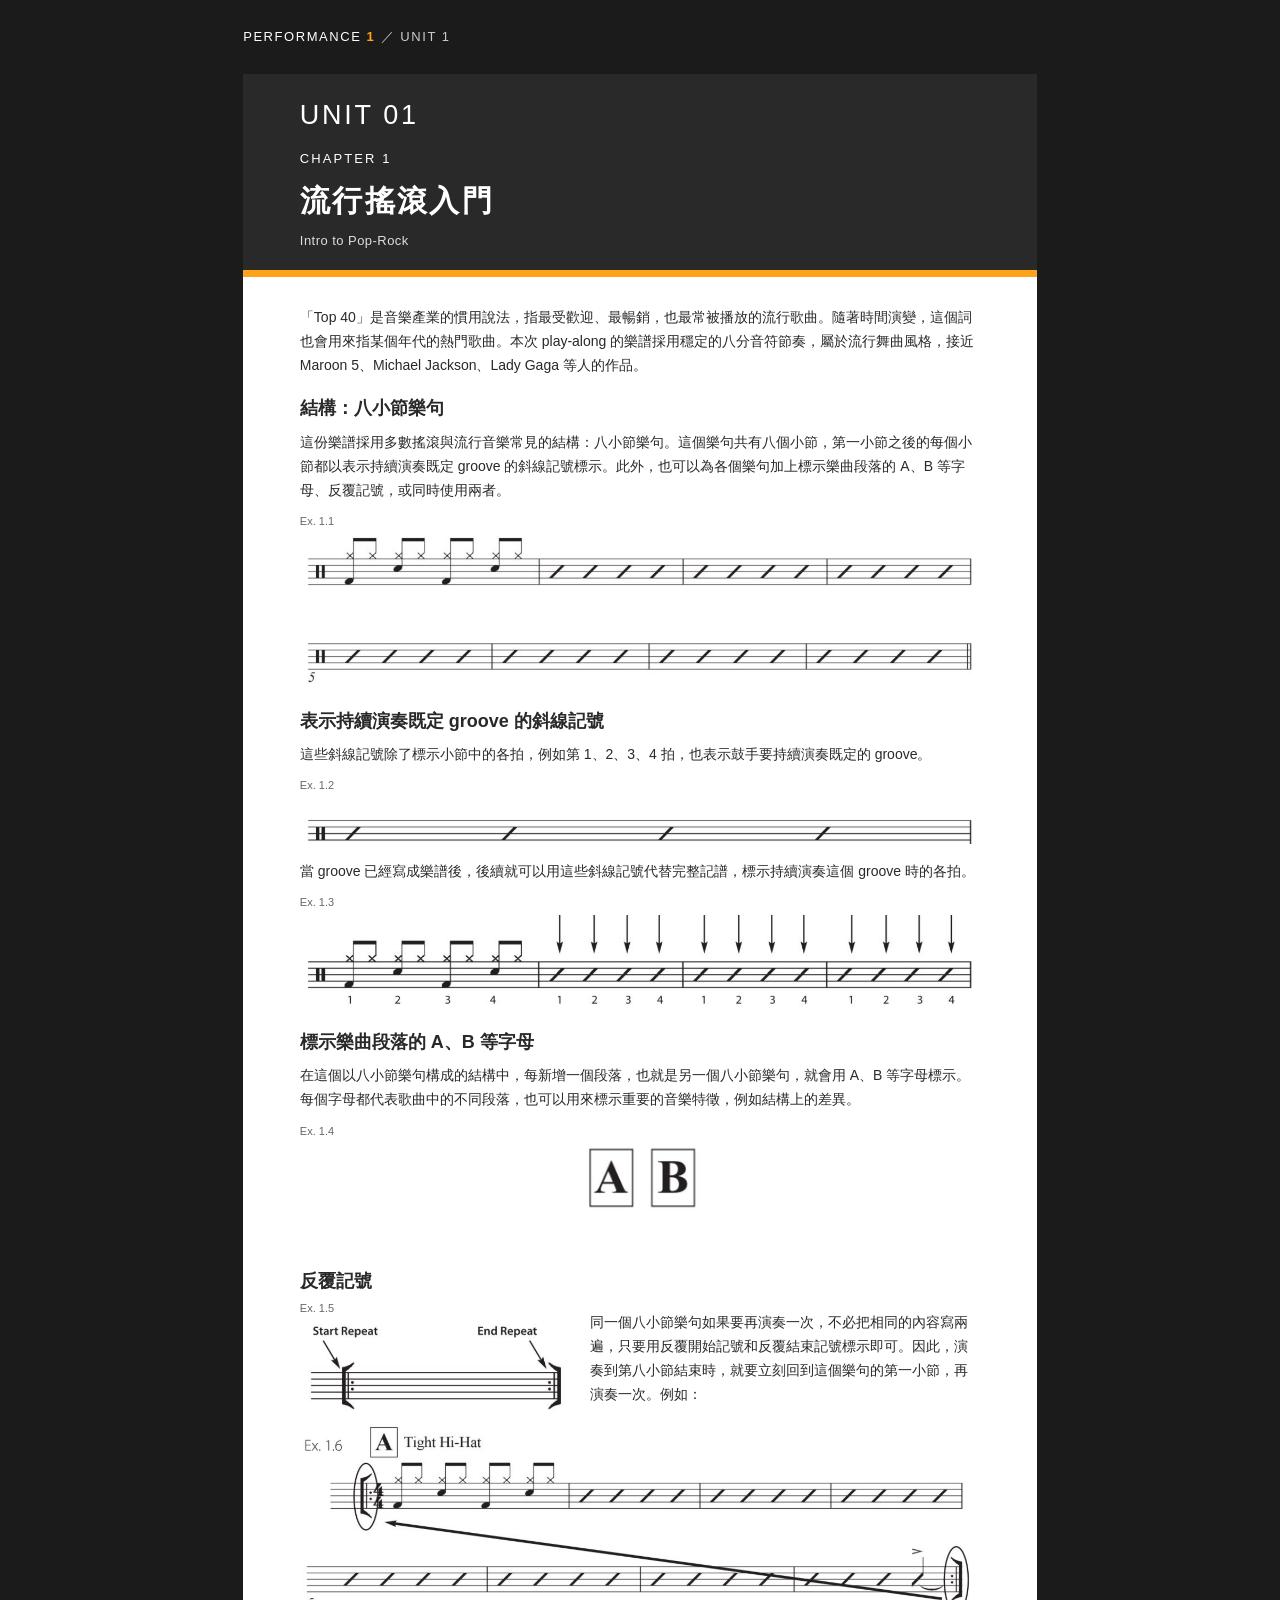
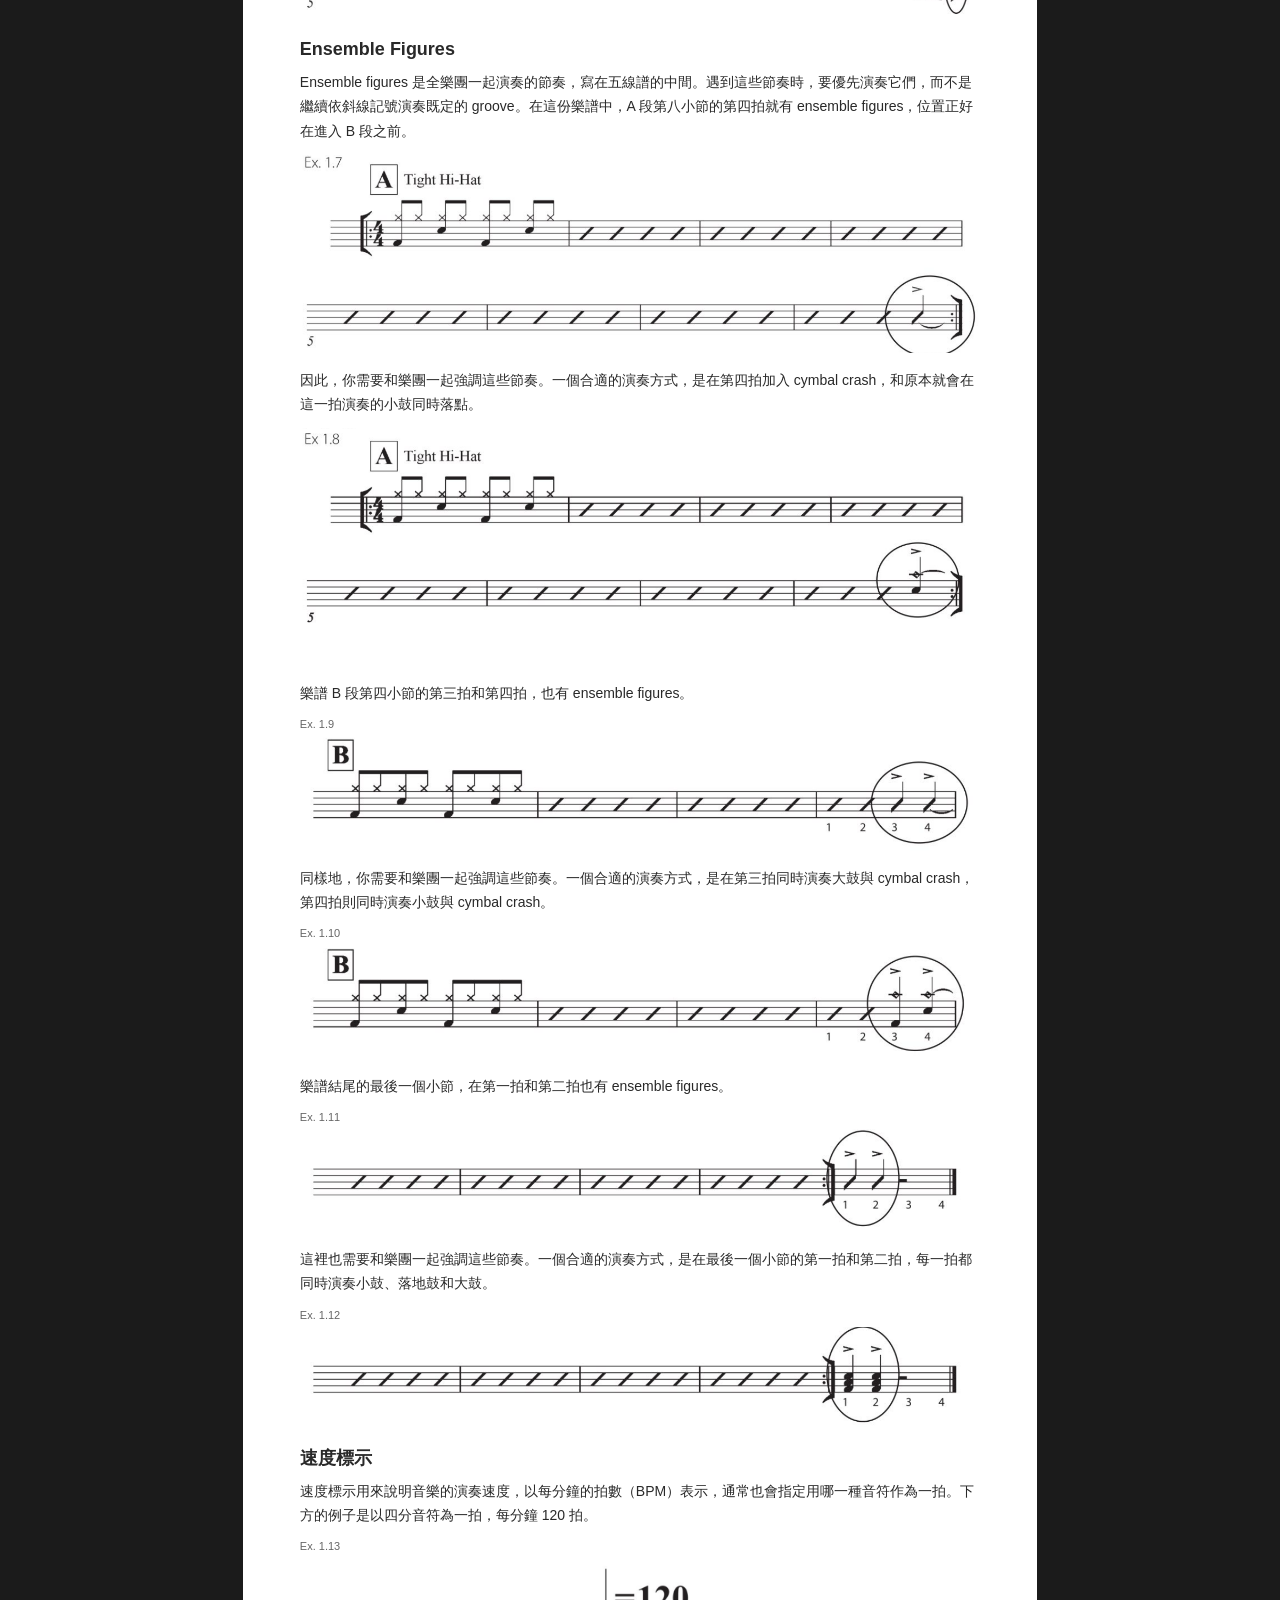
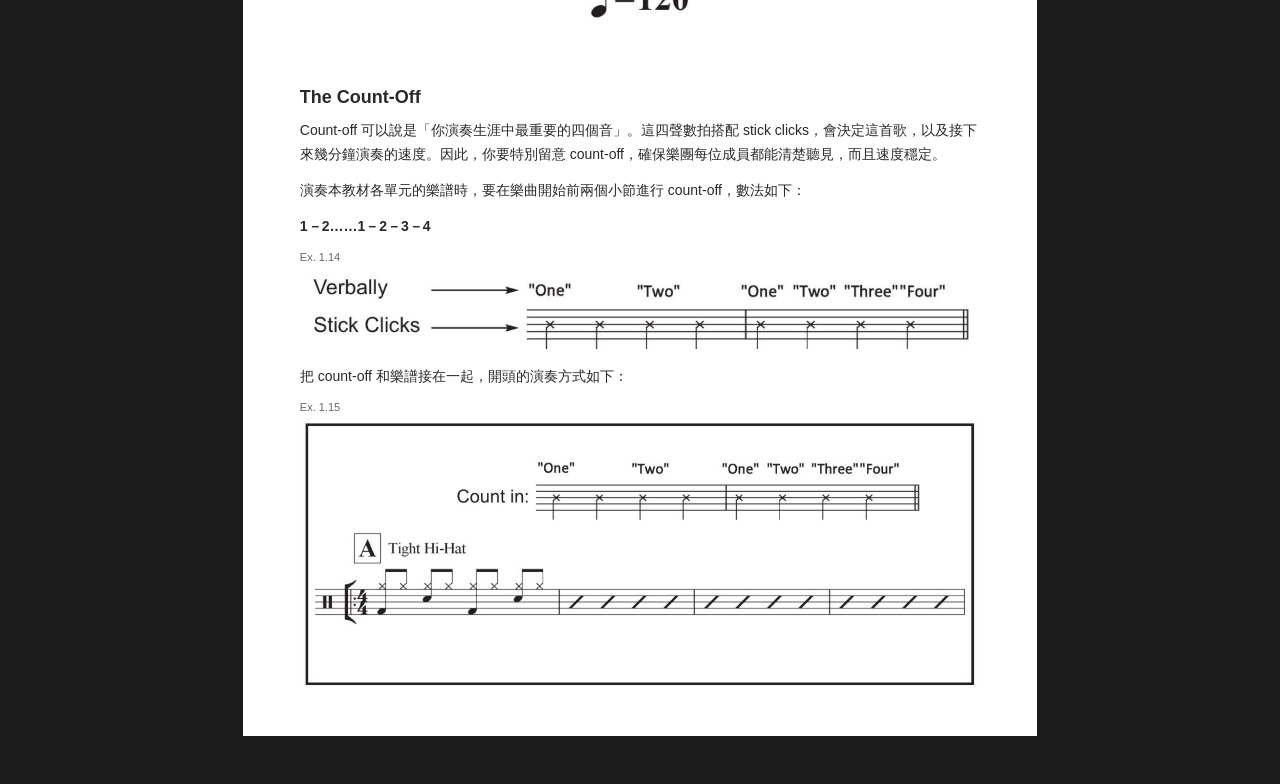
==== commit 042e0df4: "Present Unit 1 translations as continuous orange and charcoal articles" ====
--- a/index.html
+++ b/index.html
@@ -1,7 +1,7 @@
 <!doctype html>
 <html lang="zh-Hant-TW"><head><meta charset="utf-8"><meta name="viewport" content="width=device-width,initial-scale=1">
-<meta name="description" content="Performance 1 · Unit 1：流行搖滾、演奏要點、play-along 與練習建議。"><meta name="theme-color" content="#ba2229"><title>第一章｜Performance 1</title><link rel="stylesheet" href="style.css"><link rel="icon" href="data:,"></head>
-<body><a class="skip" href="#page-1">跳至正文</a><nav class="toolbar" aria-label="閱讀工具"><a class="brand" href="index.html">PERFORMANCE <b>1</b></a><div class="page-nav" aria-label="頁碼"><a href="#page-1" aria-label="前往第 1 頁">1</a><a href="#page-2" aria-label="前往第 2 頁">2</a><a href="#page-3" aria-label="前往第 3 頁">3</a><a href="#page-4" aria-label="前往第 4 頁">4</a></div><button id="print" type="button">列印／存成 PDF</button></nav><nav class="chapter-nav" aria-label="章節導覽"><a href="index.html" aria-current="page">第一章</a><a href="chapter-2.html">第二章</a><a href="chapter-3.html">第三章／練習</a><a href="unit-1.html">完整 Unit 1</a></nav><div class="reader-note">第一章<span>點選 Ex. 可放大查看</span></div><main><article class="sheet" id="page-1" aria-label="第 1 頁"><header class="chapter-head"><div class="unit">UNIT 01 <span>第一單元</span></div><h1><small>第一章</small>流行搖滾入門</h1><div class="subtitle">Intro to Pop-Rock</div></header>
+<meta name="description" content="Performance 1 · Unit 1：流行搖滾、演奏要點、play-along 與練習建議。"><meta name="theme-color" content="#1b1b1b"><title>第一章｜Performance 1</title><link rel="stylesheet" href="style.css?v=50543285dcbb"><link rel="icon" href="data:,"></head>
+<body class="blog"><a class="skip" href="#content">跳至正文</a><header class="publication">PERFORMANCE <b>1</b> <span>／ UNIT 1</span></header><main id="content"><article class="post"><section class="sheet" id="page-1"><header class="chapter-head"><div class="unit">UNIT 01</div><h1><small>CHAPTER 1</small>流行搖滾入門</h1><div class="subtitle">Intro to Pop-Rock</div></header>
 <p>「Top 40」是音樂產業的慣用說法，指最受歡迎、最暢銷，也最常被播放的流行歌曲。隨著時間演變，這個詞也會用來指某個年代的熱門歌曲。本次 play-along 的樂譜採用穩定的八分音符節奏，屬於流行舞曲風格，接近 Maroon 5、Michael Jackson、Lady Gaga 等人的作品。</p><h2>結構：八小節樂句</h2><p>這份樂譜採用多數搖滾與流行音樂常見的結構：八小節樂句。這個樂句共有八個小節，第一小節之後的每個小節都以表示持續演奏既定 groove 的斜線記號標示。此外，也可以為各個樂句加上標示樂曲段落的 A、B 等字母、反覆記號，或同時使用兩者。</p>
 <figure id="ex-1" class="score"><figcaption>Ex. 1.1</figcaption>
 <a href="assets/ex-1-01.png" target="_blank" rel="noopener" aria-label="放大Ex. 1.1"><img src="assets/ex-1-01.png" alt="原版鼓譜，Ex. 1.1" decoding="async"></a></figure>
@@ -13,7 +13,7 @@
 <a href="assets/ex-1-03.png" target="_blank" rel="noopener" aria-label="放大Ex. 1.3"><img src="assets/ex-1-03.png" alt="原版鼓譜，Ex. 1.3" decoding="async"></a></figure>
 <h2>標示樂曲段落的 A、B 等字母</h2><p>在這個以八小節樂句構成的結構中，每新增一個段落，也就是另一個八小節樂句，就會用 A、B 等字母標示。每個字母都代表歌曲中的不同段落，也可以用來標示重要的音樂特徵，例如結構上的差異。</p>
 <figure id="ex-4" class="score compact"><figcaption>Ex. 1.4</figcaption>
-<a href="assets/ex-1-04.png" target="_blank" rel="noopener" aria-label="放大Ex. 1.4"><img src="assets/ex-1-04.png" alt="原版鼓譜，Ex. 1.4" decoding="async"></a></figure><footer class="folio"><span>Drum Performance 1</span><span>1</span></footer></article><article class="sheet" id="page-2" aria-label="第 2 頁"><div class="running">PERFORMANCE 1 <span>第一單元 · 第一章</span></div><h2>反覆記號</h2><div class="repeat-layout"><figure id="ex-5" class="score"><figcaption>Ex. 1.5</figcaption>
+<a href="assets/ex-1-04.png" target="_blank" rel="noopener" aria-label="放大Ex. 1.4"><img src="assets/ex-1-04.png" alt="原版鼓譜，Ex. 1.4" decoding="async"></a></figure></section><section class="sheet" id="page-2"><h2>反覆記號</h2><div class="repeat-layout"><figure id="ex-5" class="score"><figcaption>Ex. 1.5</figcaption>
 <a href="assets/ex-1-05.png" target="_blank" rel="noopener" aria-label="放大Ex. 1.5"><img src="assets/ex-1-05.png" alt="原版鼓譜，Ex. 1.5" decoding="async"></a></figure><div>
 <p>同一個八小節樂句如果要再演奏一次，不必把相同的內容寫兩遍，只要用反覆開始記號和反覆結束記號標示即可。因此，演奏到第八小節結束時，就要立刻回到這個樂句的第一小節，再演奏一次。例如：</p>
 </div></div><figure id="ex-6" class="score original-number"><figcaption>Ex. 1.6</figcaption>
@@ -21,7 +21,7 @@
 <figure id="ex-7" class="score original-number"><figcaption>Ex. 1.7</figcaption>
 <a href="assets/ex-1-07.png" target="_blank" rel="noopener" aria-label="放大Ex. 1.7"><img src="assets/ex-1-07.png" alt="原版鼓譜，Ex. 1.7" decoding="async"></a></figure><p>因此，你需要和樂團一起強調這些節奏。一個合適的演奏方式，是在第四拍加入 cymbal crash，和原本就會在這一拍演奏的小鼓同時落點。</p>
 <figure id="ex-8" class="score original-number"><figcaption>Ex. 1.8</figcaption>
-<a href="assets/ex-1-08.png" target="_blank" rel="noopener" aria-label="放大Ex. 1.8"><img src="assets/ex-1-08.png" alt="原版鼓譜，Ex. 1.8" decoding="async"></a></figure><footer class="folio"><span>Drum Performance 1</span><span>2</span></footer></article><article class="sheet" id="page-3" aria-label="第 3 頁"><div class="running">PERFORMANCE 1 <span>第一單元 · 第一章</span></div><p>樂譜 B 段第四小節的第三拍和第四拍，也有 ensemble figures。</p>
+<a href="assets/ex-1-08.png" target="_blank" rel="noopener" aria-label="放大Ex. 1.8"><img src="assets/ex-1-08.png" alt="原版鼓譜，Ex. 1.8" decoding="async"></a></figure></section><section class="sheet" id="page-3"><p>樂譜 B 段第四小節的第三拍和第四拍，也有 ensemble figures。</p>
 <figure id="ex-9" class="score"><figcaption>Ex. 1.9</figcaption>
 <a href="assets/ex-1-09.png" target="_blank" rel="noopener" aria-label="放大Ex. 1.9"><img src="assets/ex-1-09.png" alt="原版鼓譜，Ex. 1.9" decoding="async"></a></figure><p>同樣地，你需要和樂團一起強調這些節奏。一個合適的演奏方式，是在第三拍同時演奏大鼓與 cymbal crash，第四拍則同時演奏小鼓與 cymbal crash。</p>
 <figure id="ex-10" class="score"><figcaption>Ex. 1.10</figcaption>
@@ -31,10 +31,10 @@
 <figure id="ex-12" class="score"><figcaption>Ex. 1.12</figcaption>
 <a href="assets/ex-1-12.png" target="_blank" rel="noopener" aria-label="放大Ex. 1.12"><img src="assets/ex-1-12.png" alt="原版鼓譜，Ex. 1.12" decoding="async"></a></figure><h2>速度標示</h2><p>速度標示用來說明音樂的演奏速度，以每分鐘的拍數（BPM）表示，通常也會指定用哪一種音符作為一拍。下方的例子是以四分音符為一拍，每分鐘 120 拍。</p>
 <figure id="ex-13" class="score compact"><figcaption>Ex. 1.13</figcaption>
-<a href="assets/ex-1-13.png" target="_blank" rel="noopener" aria-label="放大Ex. 1.13"><img src="assets/ex-1-13.png" alt="原版鼓譜，Ex. 1.13" decoding="async"></a></figure><footer class="folio"><span>Drum Performance 1</span><span>3</span></footer></article><article class="sheet" id="page-4" aria-label="第 4 頁"><div class="running">PERFORMANCE 1 <span>第一單元 · 第一章</span></div><h2>The Count-Off</h2><p>Count-off 可以說是「你演奏生涯中最重要的四個音」。這四聲數拍搭配 stick clicks，會決定這首歌，以及接下來幾分鐘演奏的速度。因此，你要特別留意 count-off，確保樂團每位成員都能清楚聽見，而且速度穩定。</p>
+<a href="assets/ex-1-13.png" target="_blank" rel="noopener" aria-label="放大Ex. 1.13"><img src="assets/ex-1-13.png" alt="原版鼓譜，Ex. 1.13" decoding="async"></a></figure></section><section class="sheet" id="page-4"><h2>The Count-Off</h2><p>Count-off 可以說是「你演奏生涯中最重要的四個音」。這四聲數拍搭配 stick clicks，會決定這首歌，以及接下來幾分鐘演奏的速度。因此，你要特別留意 count-off，確保樂團每位成員都能清楚聽見，而且速度穩定。</p>
 <p>演奏本教材各單元的樂譜時，要在樂曲開始前兩個小節進行 count-off，數法如下：</p>
 <p><strong>1－2……1－2－3－4</strong></p>
 <figure id="ex-14" class="score"><figcaption>Ex. 1.14</figcaption>
 <a href="assets/ex-1-14.png" target="_blank" rel="noopener" aria-label="放大Ex. 1.14"><img src="assets/ex-1-14.png" alt="原版鼓譜，Ex. 1.14" decoding="async"></a></figure><p>把 count-off 和樂譜接在一起，開頭的演奏方式如下：</p>
 <figure id="ex-15" class="score"><figcaption>Ex. 1.15</figcaption>
-<a href="assets/ex-1-15.png" target="_blank" rel="noopener" aria-label="放大Ex. 1.15"><img src="assets/ex-1-15.png" alt="原版鼓譜，Ex. 1.15" decoding="async"></a></figure><footer class="folio"><span>Drum Performance 1</span><span>4</span></footer></article></main><script src="reader.js"></script></body></html>+<a href="assets/ex-1-15.png" target="_blank" rel="noopener" aria-label="放大Ex. 1.15"><img src="assets/ex-1-15.png" alt="原版鼓譜，Ex. 1.15" decoding="async"></a></figure></section></article></main></body></html>
--- a/style.css
+++ b/style.css
@@ -1,5 +1,5 @@
-:root{color-scheme:light;--red:#bb232b;--ink:#202020;--muted:#777;--paper:#fff}
-*{box-sizing:border-box}html{scroll-behavior:smooth;scroll-padding-top:88px}body{margin:0;background:#eae8e5;color:var(--ink);font-family:"PingFang TC","Noto Sans TC","Microsoft JhengHei",sans-serif;-webkit-font-smoothing:antialiased}.skip{position:absolute;left:-9999px}.skip:focus{left:12px;top:70px;background:#fff;padding:12px;z-index:5}a{color:inherit}button,a{-webkit-tap-highlight-color:transparent}a:focus-visible,button:focus-visible{outline:3px solid var(--red);outline-offset:4px}.toolbar{position:sticky;top:0;z-index:2;display:flex;align-items:center;justify-content:space-between;gap:20px;background:#faf9f7ed;backdrop-filter:blur(12px);border-bottom:1px solid #d7d3ce;padding:14px max(24px,calc((100vw - 1000px)/2));font-size:13px}.brand{text-decoration:none;letter-spacing:.12em;font-weight:650;white-space:nowrap}.brand b{color:var(--red)}.page-nav{display:flex;gap:8px}.page-nav a{text-decoration:none;display:grid;place-items:center;min-width:32px;min-height:32px;border:1px solid #d8d5d0;border-radius:50%}.page-nav a:hover,.page-nav a[aria-current]{background:var(--ink);color:#fff;border-color:var(--ink)}button{font:inherit;border:1px solid #bcb7b0;border-radius:4px;background:transparent;color:var(--ink);padding:8px 13px;cursor:pointer;white-space:nowrap}.reader-note{max-width:210mm;margin:24px auto 12px;display:flex;justify-content:space-between;color:#625e58;font-size:12px;padding:0 2px}.reader-note span{color:#77716a}.sheet{position:relative;width:210mm;min-height:297mm;margin:0 auto 26px;padding:14mm 15mm 18mm;background:var(--paper);box-shadow:0 5px 26px #201d1712;font-size:14px;line-height:1.72}.sheet p{margin:9px 0 12px;line-break:strict;overflow-wrap:break-word}.sheet h2{font-size:18px;line-height:1.35;font-weight:700;margin:19px 0 8px;break-after:avoid}.chapter-head{margin:-14mm -15mm 20px;background:#242323;color:white;padding:25px 15mm 18px;border-bottom:7px solid var(--red)}.unit{font-size:27px;letter-spacing:.1em;line-height:1.25}.unit span{font-size:12px;letter-spacing:.2em;display:inline-block;margin-left:14px;color:#ccc}.chapter-head h1{font-size:30px;font-weight:650;letter-spacing:.08em;margin:15px 0 3px}.chapter-head small{display:block;font-size:13px;letter-spacing:.16em;font-weight:400;margin-bottom:5px}.subtitle{font-size:13px;color:#ddd;letter-spacing:.035em}.running{display:flex;justify-content:space-between;font-size:10px;letter-spacing:.08em;color:#858585;margin-bottom:20px;border-bottom:1px solid #ddd;padding-bottom:8px}.running+h2{margin-top:0}.score{margin:8px 0 15px;break-inside:avoid;page-break-inside:avoid}.score figcaption{font-size:11px;color:#6d6d6d;margin-bottom:4px;line-height:1.4}.score a{display:block;cursor:zoom-in}.score img{display:block;width:100%;height:auto;background:white}.score.compact img{width:auto;max-width:100%;height:68px;margin:0 auto}.repeat-layout{display:grid;grid-template-columns:40% 1fr;gap:18px;align-items:center;margin-bottom:4px}.repeat-layout .score{margin:0}.repeat-layout p{margin:0}.folio{position:absolute;bottom:9mm;left:15mm;right:15mm;display:flex;justify-content:space-between;color:#858585;font-size:10px;line-height:1.2}.folio small{font-size:9px;color:#aaa}.credits{max-width:210mm;margin:0 auto;padding:0 0 32px;font-size:11px;color:#706b64;line-height:1.7}.credits p{margin:5px 0}
+:root{color-scheme:light;--accent:#ffa31a;--ink:#292929;--muted:#666;--paper:#fff;--background:#1b1b1b;--panel:#292929;--border:#808080}
+*{box-sizing:border-box}html{scroll-behavior:smooth;scroll-padding-top:88px}body{margin:0;background:var(--background);color:var(--ink);font-family:"PingFang TC","Noto Sans TC","Microsoft JhengHei",sans-serif;-webkit-font-smoothing:antialiased}.skip{position:absolute;left:-9999px}.skip:focus{left:12px;top:70px;background:#fff;padding:12px;z-index:5}a{color:inherit}button,a{-webkit-tap-highlight-color:transparent}a:focus-visible,button:focus-visible{outline:3px solid var(--accent);outline-offset:4px}.toolbar{position:sticky;top:0;z-index:2;display:flex;align-items:center;justify-content:space-between;gap:20px;background:#1b1b1bf2;color:#fff;backdrop-filter:blur(12px);border-bottom:1px solid var(--border);padding:14px max(24px,calc((100vw - 1000px)/2));font-size:13px}.brand{text-decoration:none;letter-spacing:.12em;font-weight:650;white-space:nowrap}.brand b{color:var(--accent)}.page-nav{display:flex;gap:8px}.page-nav a{text-decoration:none;display:grid;place-items:center;min-width:32px;min-height:32px;border:1px solid var(--border);border-radius:50%}.page-nav a:hover,.page-nav a[aria-current]{background:var(--accent);color:#1b1b1b;border-color:var(--accent)}button{font:inherit;border:1px solid var(--border);border-radius:4px;background:var(--panel);color:#fff;padding:8px 13px;cursor:pointer;white-space:nowrap}.reader-note{max-width:210mm;margin:24px auto 12px;display:flex;justify-content:space-between;color:#fff;font-size:12px;padding:0 2px}.reader-note span{color:#ccc}.sheet{position:relative;width:210mm;min-height:297mm;margin:0 auto 26px;padding:14mm 15mm 18mm;background:var(--paper);box-shadow:0 5px 26px #00000040;font-size:14px;line-height:1.72}.sheet p{margin:9px 0 12px;line-break:strict;overflow-wrap:break-word}.sheet h2{font-size:18px;line-height:1.35;font-weight:700;margin:19px 0 8px;break-after:avoid}.chapter-head{margin:-14mm -15mm 20px;background:var(--panel);color:white;padding:25px 15mm 18px;border-bottom:7px solid var(--accent)}.unit{font-size:27px;letter-spacing:.1em;line-height:1.25}.unit span{font-size:12px;letter-spacing:.2em;display:inline-block;margin-left:14px;color:#ccc}.chapter-head h1{font-size:30px;font-weight:650;letter-spacing:.08em;margin:15px 0 3px}.chapter-head small{display:block;font-size:13px;letter-spacing:.16em;font-weight:400;margin-bottom:5px}.subtitle{font-size:13px;color:#ddd;letter-spacing:.035em}.running{display:flex;justify-content:space-between;font-size:10px;letter-spacing:.08em;color:var(--muted);margin-bottom:20px;border-bottom:1px solid #ddd;padding-bottom:8px}.running+h2{margin-top:0}.score{margin:8px 0 15px;break-inside:avoid;page-break-inside:avoid}.score figcaption{font-size:11px;color:var(--muted);margin-bottom:4px;line-height:1.4}.score a{display:block;cursor:zoom-in}.score img{display:block;width:100%;height:auto;background:white}.score.compact img{width:auto;max-width:100%;height:68px;margin:0 auto}.repeat-layout{display:grid;grid-template-columns:40% 1fr;gap:18px;align-items:center;margin-bottom:4px}.repeat-layout .score{margin:0}.repeat-layout p{margin:0}.folio{position:absolute;bottom:9mm;left:15mm;right:15mm;display:flex;justify-content:space-between;color:var(--muted);font-size:10px;line-height:1.2}.folio small{font-size:9px;color:var(--muted)}.credits{max-width:210mm;margin:0 auto;padding:0 0 32px;font-size:11px;color:#ccc;line-height:1.7}.credits p{margin:5px 0}
 @media(max-width:820px){.toolbar{padding:10px 16px;gap:10px}.reader-note{margin:16px 16px 10px}.sheet{width:calc(100% - 24px);min-height:0;padding:30px 28px 55px;margin-bottom:16px}.chapter-head{margin:-30px -28px 22px;padding:24px 28px 18px}.folio{left:28px;right:28px;bottom:20px}.credits{padding:4px 22px 28px}.sheet h2{font-size:18px}}
 @media(max-width:520px){.toolbar{flex-wrap:wrap}.brand{font-size:12px}.page-nav{order:3;width:100%;justify-content:center;gap:18px}.page-nav a{min-width:34px;min-height:34px}.toolbar button{font-size:12px;padding:8px 10px}.sheet{font-size:16px;line-height:1.8;padding:26px 20px 52px}.sheet p{margin:12px 0 16px}.chapter-head{margin:-26px -20px 22px;padding:24px 20px 18px}.chapter-head h1{font-size:28px}.unit{font-size:23px}.sheet h2{margin-top:24px}.repeat-layout{grid-template-columns:1fr;gap:14px}.repeat-layout .score{max-width:70%}.score{margin:12px 0 20px}.score figcaption{font-size:12px}.folio{left:20px;right:20px}.reader-note{font-size:11px}.reader-note span{max-width:40%;text-align:right}.score.compact img{height:68px}}
 @page{size:A4;margin:0}
@@ -8,7 +8,60 @@
 @media print{.score{margin:5px 0 10px}}
 @media print{.sheet{min-height:296mm;font-size:9.5pt;line-height:1.55}.sheet p{margin:6px 0 8px}.sheet h2{font-size:15px;margin:12px 0 6px}.chapter-head{padding-top:16px;padding-bottom:12px;margin-bottom:14px}.chapter-head h1{font-size:25px;margin-top:10px}.unit{font-size:24px}.score{margin:5px 0 8px}.score.compact img{height:54px}}
 /* Unit 1 chapters; original score lettering remains in the images. */
-.chapter-nav{max-width:210mm;margin:16px auto 0;display:flex;gap:8px;flex-wrap:wrap;padding:0 2px;font-size:13px}.chapter-nav a{padding:8px 12px;text-decoration:none;border:1px solid #cfcac2;border-radius:4px}.chapter-nav a[aria-current]{background:#242323;color:white;border-color:#242323}.sheet h3{font-size:14px;line-height:1.5;margin:12px 0 5px;break-after:avoid;overflow-wrap:anywhere}.sheet li{margin-bottom:9px}.sheet ol,.sheet ul{padding-left:24px}.chapter-opening>.running{display:none}.bass-details{display:flow-root}.bass-details>.score{float:left;width:35%;margin:8px 20px 8px 0}.source-number figcaption{position:absolute;width:1px;height:1px;overflow:hidden;clip:rect(0,0,0,0);white-space:nowrap}.score-page .score{margin:0}.score-page .score img{max-height:252mm;object-fit:contain}.practice-title{font-size:27px;margin:26px 0 30px}.practice-page li{margin-bottom:20px}.chapter-two .score img{max-height:320px;object-fit:contain}.chapter-two #ex-16 img{max-height:110px}.chapter-two #ex-21-22 img{max-height:160px}
+.chapter-nav{max-width:210mm;margin:16px auto 0;display:flex;gap:8px;flex-wrap:wrap;padding:0 2px;font-size:13px}.chapter-nav a{padding:8px 12px;text-decoration:none;color:#fff;background:var(--panel);border:1px solid var(--border);border-radius:4px}.chapter-nav a[aria-current]{background:var(--accent);color:#1b1b1b;border-color:var(--accent)}.sheet h3{font-size:14px;line-height:1.5;margin:12px 0 5px;break-after:avoid;overflow-wrap:anywhere}.sheet li{margin-bottom:9px}.sheet ol,.sheet ul{padding-left:24px}.chapter-opening>.running{display:none}.bass-details{display:flow-root}.bass-details>.score{float:left;width:35%;margin:8px 20px 8px 0}.source-number figcaption{position:absolute;width:1px;height:1px;overflow:hidden;clip:rect(0,0,0,0);white-space:nowrap}.score-page .score{margin:0}.score-page .score img{max-height:252mm;object-fit:contain}.practice-title{font-size:27px;margin:26px 0 30px}.practice-page li{margin-bottom:20px}.chapter-two .score img{max-height:320px;object-fit:contain}.chapter-two #ex-16 img{max-height:110px}.chapter-two #ex-21-22 img{max-height:160px}
 @media(max-width:820px){.chapter-nav{margin:12px 16px 0}.score-page .score img{max-height:none}}
 @media(max-width:520px){.page-nav{gap:8px;flex-wrap:wrap}.chapter-nav{gap:6px;font-size:12px}.chapter-nav a{padding:7px 9px}.bass-details>.score{float:none;width:65%;margin:14px auto}.sheet h3{font-size:16px}.chapter-two .score img{max-height:none}.chapter-two #ex-16 img,.chapter-two #ex-21-22 img{max-height:none}}
 @media print{.chapter-nav{display:none!important}.chapter-two .score img{max-height:66mm}.chapter-two #ex-16 img{max-height:25mm}.chapter-two #ex-21-22 img{max-height:35mm}.chapter-two h3{font-size:9.5pt;line-height:1.4;margin:7px 0 4px}.chapter-two li{margin-bottom:5px}.bass-details>.score{float:left;width:32%;margin:5px 14px 7px 0}.score-page .score img{max-height:251mm}.practice-page li{margin-bottom:16px}}
+@media(max-width:520px){html{scroll-padding-top:154px}.page-nav{gap:6px}.page-nav a{min-width:32px;min-height:32px}}
+
+/* Orange / charcoal palette: keep original score and photo pixels unchanged. */
+::selection{background:var(--accent);color:#1b1b1b}
+.skip:focus{color:var(--ink)}
+.brand:hover,.brand:active{color:var(--accent)}
+.chapter-nav a:hover,button:hover{background:var(--accent);color:#1b1b1b;border-color:var(--accent)}
+.page-nav a:active,.chapter-nav a:active,button:active{background:#fff;color:#1b1b1b;border-color:#fff}
+.sheet a:focus-visible,.sheet a:hover{outline:3px solid #995900;outline-offset:4px}
+@media print{
+  body,.sheet,.chapter-head{background:#fff;color:#292929}
+  .chapter-head{border-bottom-color:#808080;-webkit-print-color-adjust:economy;print-color-adjust:economy}
+  .unit span,.subtitle,.running,.folio,.folio small,.score figcaption{color:#595959}
+  .score a:hover,.score a:focus-visible{outline:none}
+}
+
+/* Translation posts: continuous reading, without source-page navigation. */
+.blog{scroll-padding-top:0}
+.publication{max-width:210mm;margin:0 auto;padding:28px 0;color:#fff;font-size:13px;letter-spacing:.12em}
+.publication b{color:var(--accent)}
+.publication span{color:#ccc}
+.post{max-width:210mm;margin:0 auto 48px;background:var(--paper)}
+.post .sheet{width:100%;min-height:0;margin:0;padding:0 15mm 24px;box-shadow:none}
+.post .sheet:first-child{padding-top:14mm}
+.post .chapter-opening{padding-top:14mm}
+.post .chapter-head{margin-bottom:28px}
+.post .score-page .score img{max-height:none}
+.post .practice-title{margin-top:0}
+@media(max-width:820px){
+ .publication{padding:24px}
+ .post{margin:0 12px 24px}
+ .post .sheet{padding:0 28px 24px}
+ .post .sheet:first-child,.post .chapter-opening{padding-top:30px}
+}
+@media(max-width:520px){
+ .publication{padding:22px 20px}
+ .post .sheet{padding:0 20px 20px}
+ .post .sheet:first-child,.post .chapter-opening{padding-top:26px}
+}
+@media print{
+ .publication{color:#292929;padding:0 15mm 8mm}
+ .publication b,.publication span{color:#292929}
+ .post{margin:0;max-width:none}
+ .post .sheet{min-height:0;break-after:auto;page-break-after:auto}
+}
+
+/* Unit-wide closing suggestions, visually separate from the Chapter 3 score. */
+.post .practice-page{border-top:7px solid var(--accent);padding-top:32px;padding-bottom:48px}
+.practice-head{margin-bottom:28px}
+.post .practice-head .practice-title{margin:0 0 8px}
+.practice-head .subtitle{color:var(--muted)}
+@media(max-width:520px){.post .practice-page{padding-top:28px;padding-bottom:36px}}
+@media print{.post .practice-page{border-top-color:#808080;break-before:page;page-break-before:always}}
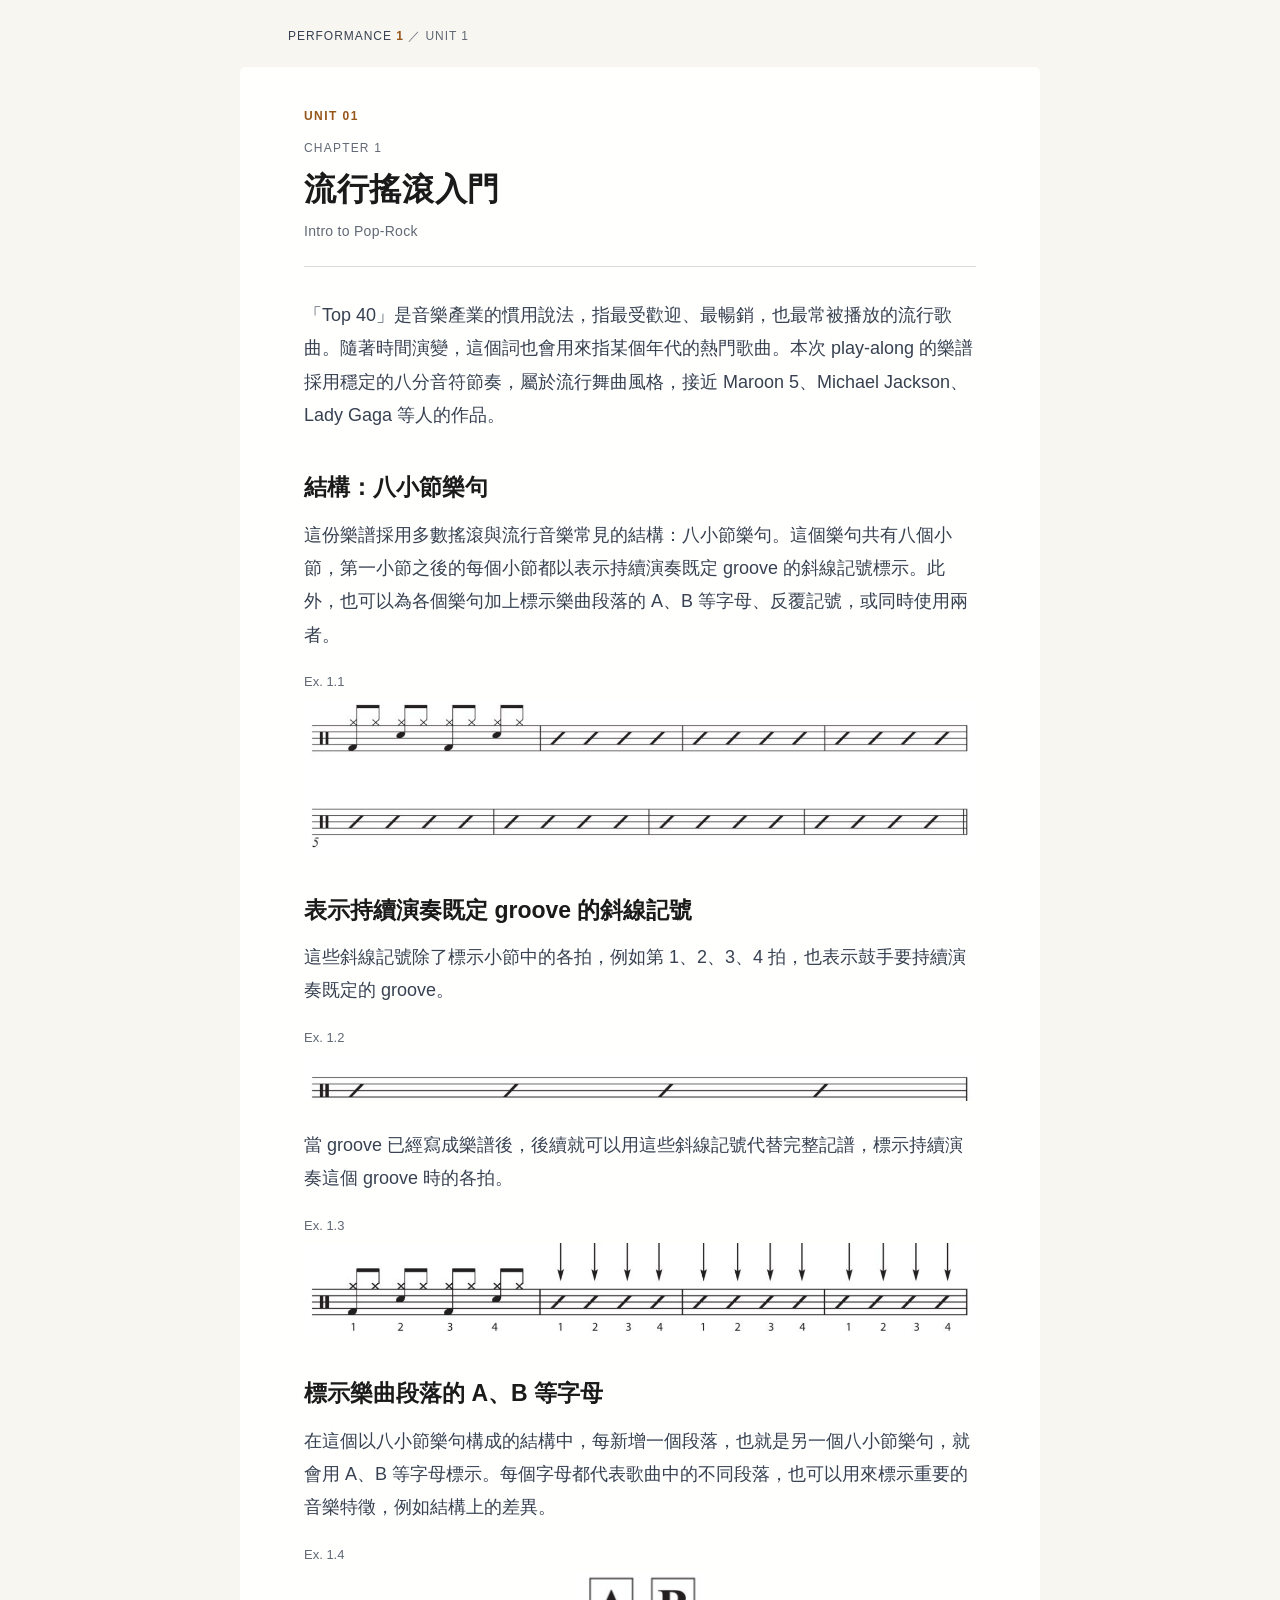
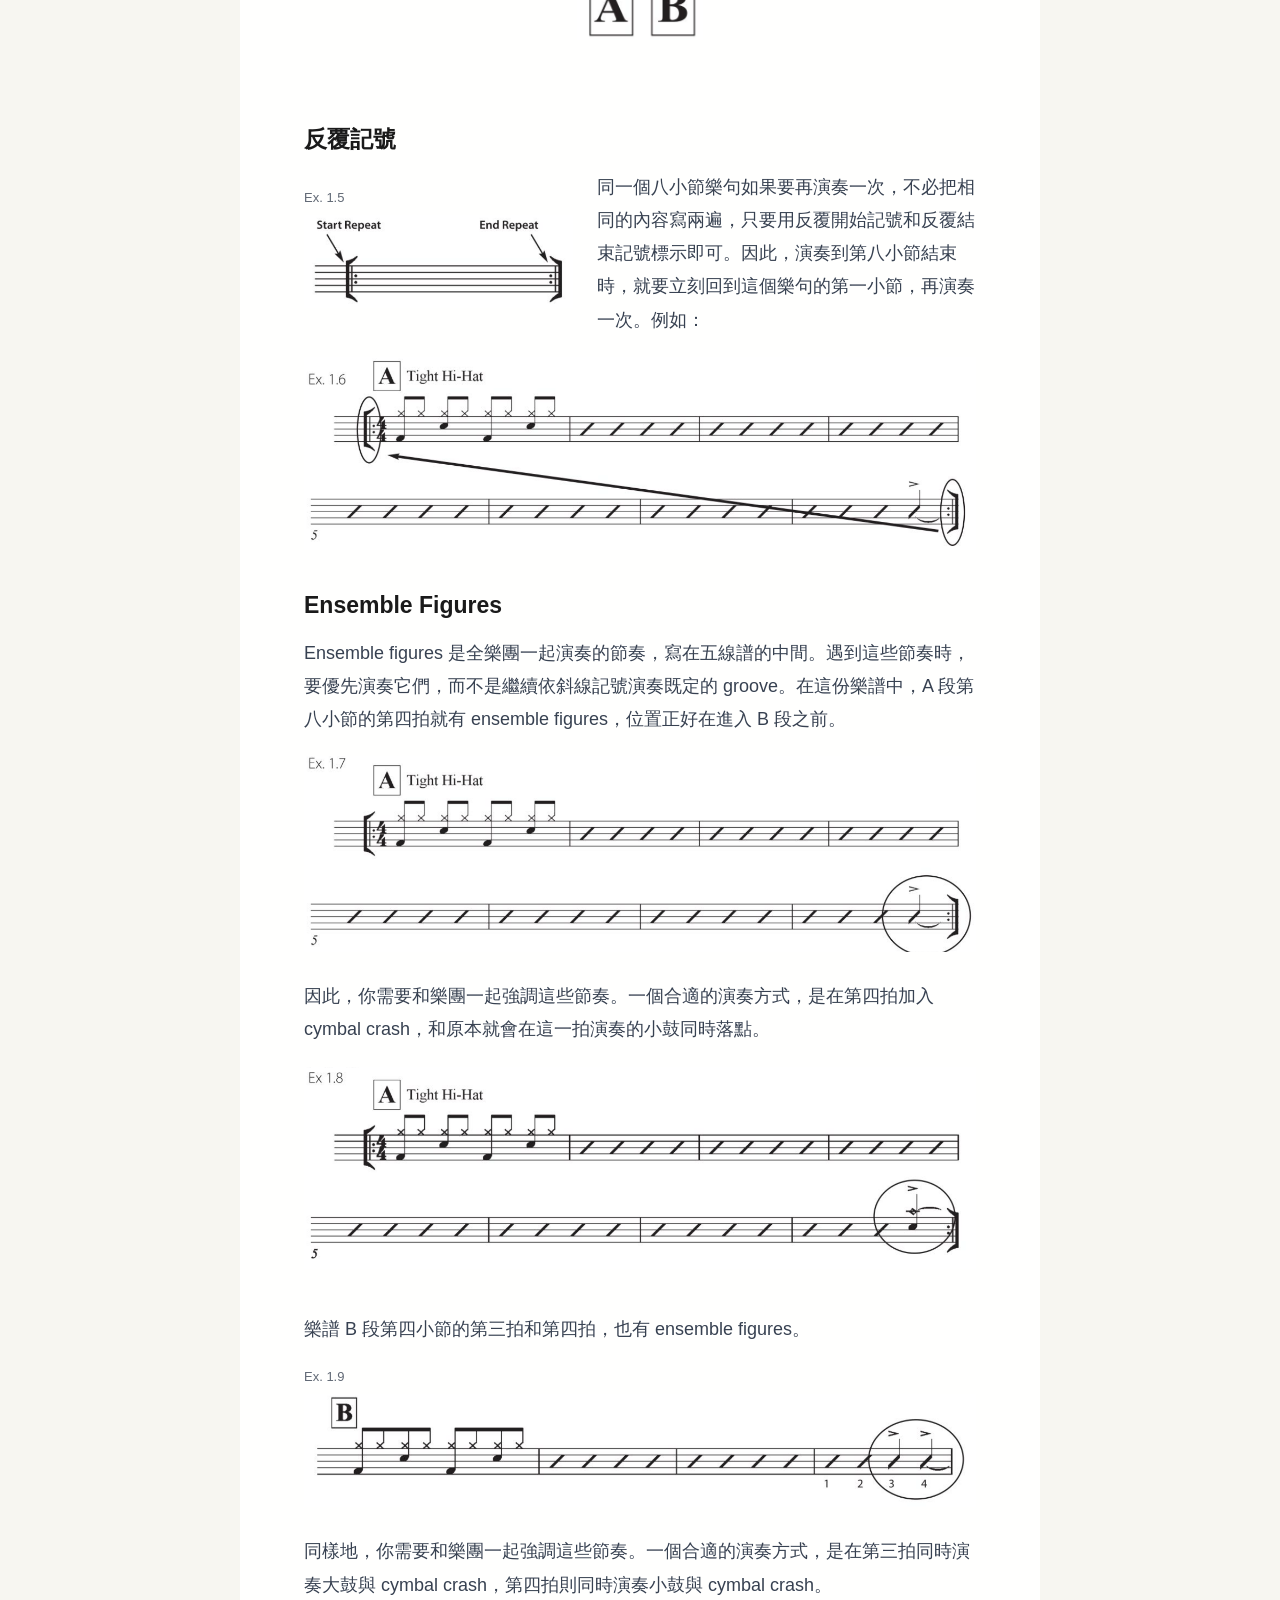
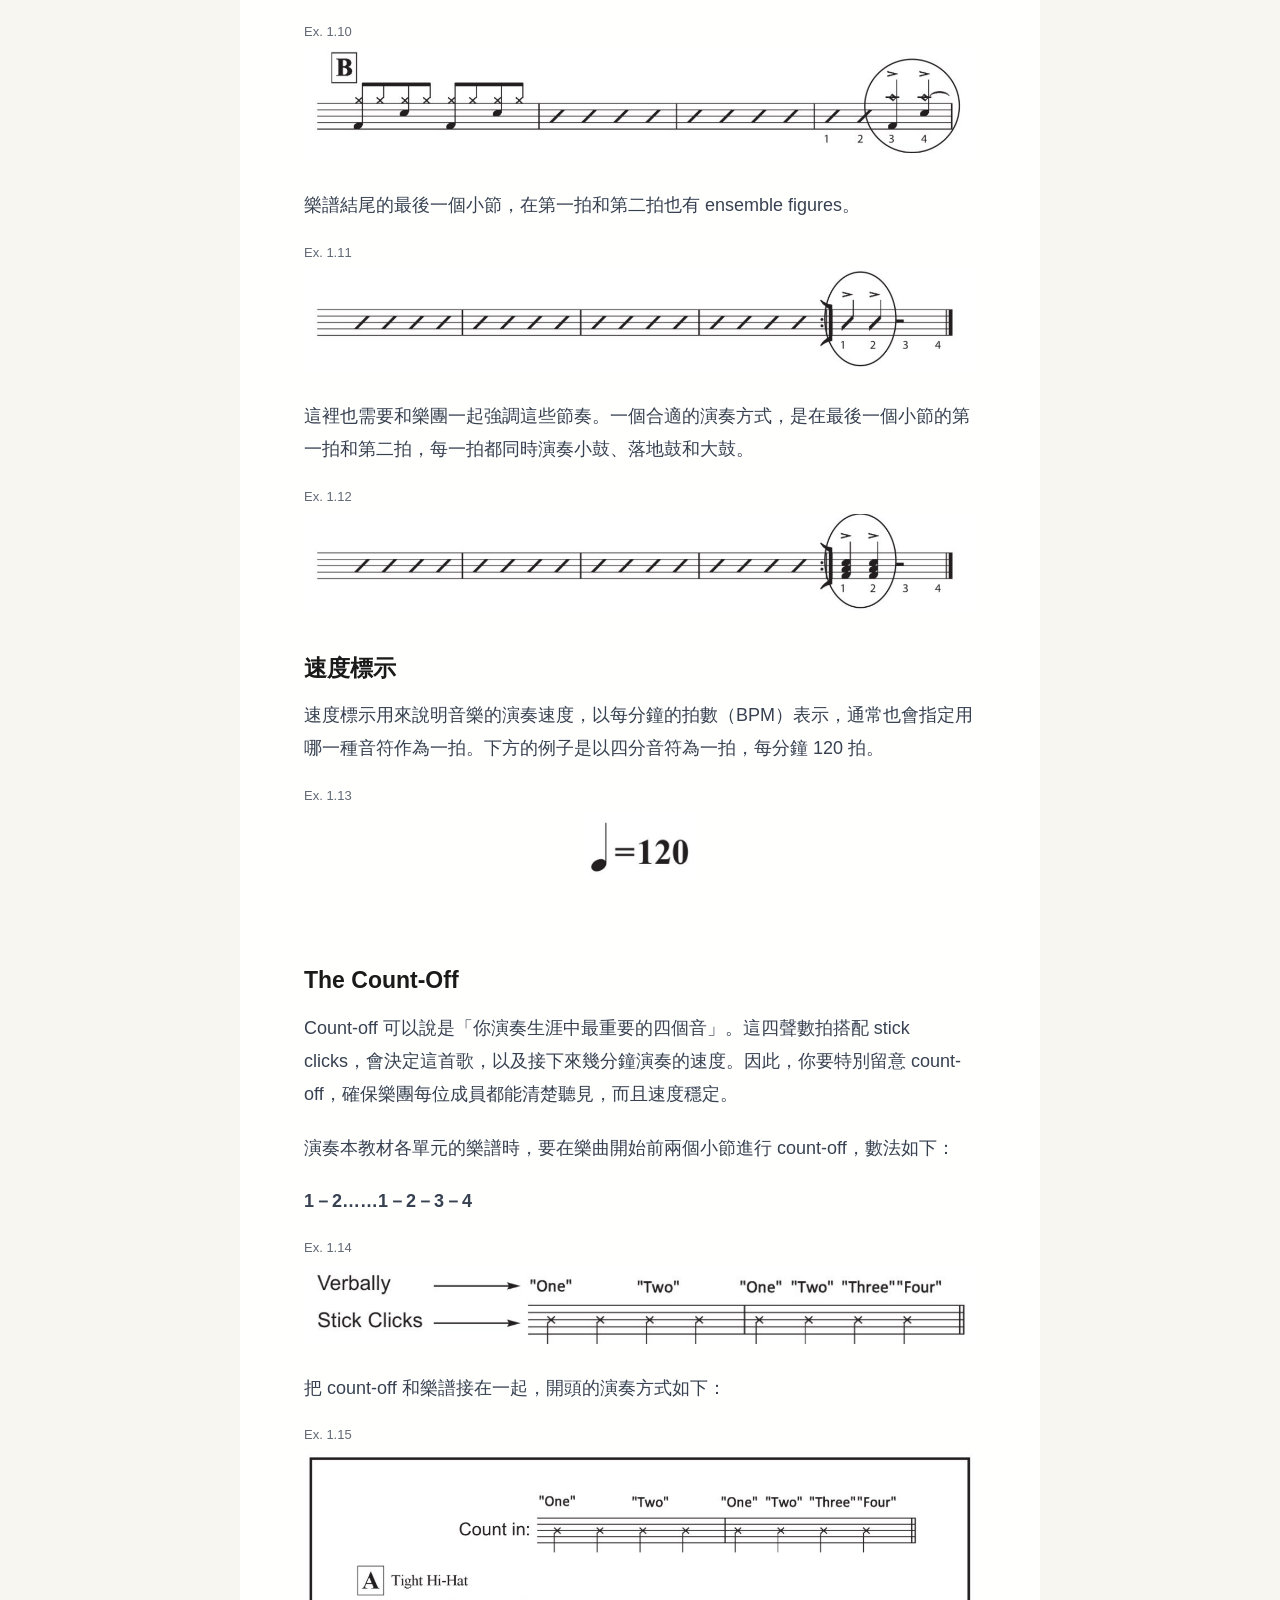
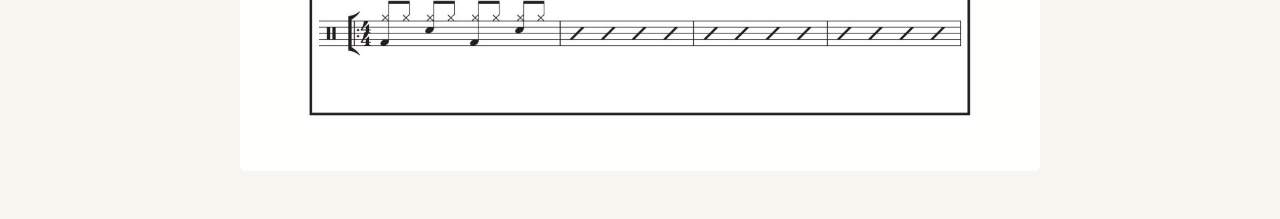
==== commit b60a560e: "Improve reading typography and warm neutral palette" ====
--- a/index.html
+++ b/index.html
@@ -1,6 +1,6 @@
 <!doctype html>
 <html lang="zh-Hant-TW"><head><meta charset="utf-8"><meta name="viewport" content="width=device-width,initial-scale=1">
-<meta name="description" content="Performance 1 · Unit 1：流行搖滾、演奏要點、play-along 與練習建議。"><meta name="theme-color" content="#1b1b1b"><title>第一章｜Performance 1</title><link rel="stylesheet" href="style.css?v=50543285dcbb"><link rel="icon" href="data:,"></head>
+<meta name="description" content="Performance 1 · Unit 1：流行搖滾、演奏要點、play-along 與練習建議。"><meta name="theme-color" content="#1b1b1b"><title>第一章｜Performance 1</title><link rel="stylesheet" href="style.css?v=fc787db4d537"><link rel="icon" href="data:,"></head>
 <body class="blog"><a class="skip" href="#content">跳至正文</a><header class="publication">PERFORMANCE <b>1</b> <span>／ UNIT 1</span></header><main id="content"><article class="post"><section class="sheet" id="page-1"><header class="chapter-head"><div class="unit">UNIT 01</div><h1><small>CHAPTER 1</small>流行搖滾入門</h1><div class="subtitle">Intro to Pop-Rock</div></header>
 <p>「Top 40」是音樂產業的慣用說法，指最受歡迎、最暢銷，也最常被播放的流行歌曲。隨著時間演變，這個詞也會用來指某個年代的熱門歌曲。本次 play-along 的樂譜採用穩定的八分音符節奏，屬於流行舞曲風格，接近 Maroon 5、Michael Jackson、Lady Gaga 等人的作品。</p><h2>結構：八小節樂句</h2><p>這份樂譜採用多數搖滾與流行音樂常見的結構：八小節樂句。這個樂句共有八個小節，第一小節之後的每個小節都以表示持續演奏既定 groove 的斜線記號標示。此外，也可以為各個樂句加上標示樂曲段落的 A、B 等字母、反覆記號，或同時使用兩者。</p>
 <figure id="ex-1" class="score"><figcaption>Ex. 1.1</figcaption>
--- a/style.css
+++ b/style.css
@@ -65,3 +65,57 @@
 .practice-head .subtitle{color:var(--muted)}
 @media(max-width:520px){.post .practice-page{padding-top:28px;padding-bottom:36px}}
 @media print{.post .practice-page{border-top-color:#808080;break-before:page;page-break-before:always}}
+
+/* Reading trial 1: screen-only typography and spacing; original media unchanged. */
+@media screen{
+ body.blog{background:#f7f6f1;color:#374151}
+ .blog .publication{max-width:800px;padding:28px 48px 22px;color:#374151;font-size:12px;letter-spacing:.08em}
+ .blog .publication b{color:#965619}
+ .blog .publication span{color:#616975}
+ .blog .post{max-width:800px;margin:0 auto 48px;background:#fffffe;border-radius:6px;overflow:hidden}
+ .blog .post .sheet{padding:0 64px 16px;background:transparent;font-size:18px;line-height:1.85}
+ .blog .post .sheet:first-child,.blog .post .chapter-opening{padding-top:40px}
+ .blog .post .chapter-head{margin:0 0 32px;padding:0 0 24px;background:transparent;color:#1a1a1a;border-bottom:1px solid #deddd5}
+ .blog .unit{font-size:12px;font-weight:650;letter-spacing:.12em;color:#965619;line-height:1.5}
+ .blog .chapter-head h1{font-size:32px;line-height:1.4;letter-spacing:.02em;margin:14px 0 8px;font-weight:700}
+ .blog .chapter-head small{font-size:12px;letter-spacing:.1em;color:#616975;line-height:1.5;margin-bottom:10px}
+ .blog .subtitle{font-size:14px;line-height:1.6;letter-spacing:.02em;color:#616975}
+ .blog .sheet p{margin:0 0 20px}
+ .blog .sheet h2{font-size:23px;line-height:1.5;margin:38px 0 14px;color:#1a1a1a}
+ .blog .sheet h3{font-size:19px;line-height:1.6;margin:26px 0 10px;color:#1a1a1a}
+ .blog .score{margin:16px 0 28px}
+ .blog .score figcaption{font-size:13px;line-height:1.5;color:#616975;margin-bottom:8px}
+ .blog .bass-details>.score{margin:8px 24px 18px 0}
+ .blog .repeat-layout{gap:24px;margin-bottom:20px}
+ .blog .repeat-layout p{margin:0}
+ .blog .sheet li{margin-bottom:14px}
+ .blog .sheet ul,.blog .sheet ol{padding-left:1.5em;margin:12px 0 24px}
+ .blog .post .chapter-opening:not(:first-child){border-top:1px solid #deddd5;margin-top:24px;padding-top:40px}
+ .blog .post .practice-page{border-top:1px solid #deddd5;margin-top:32px;padding-top:40px;padding-bottom:40px}
+ .blog .practice-head{margin-bottom:28px}
+ .blog .post .practice-title{font-size:28px;line-height:1.4;color:#1a1a1a}
+ .blog .practice-head+h2{margin-top:0}
+ .blog .sheet a:focus-visible,.blog .sheet a:hover{outline:2px solid #965619;outline-offset:4px}
+}
+@media screen and (max-width:820px){
+ .blog .publication{padding:24px 32px 20px}
+ .blog .post{margin:0 16px 32px}
+ .blog .post .sheet{padding-right:32px;padding-left:32px}
+}
+@media screen and (max-width:520px){
+ .blog .publication{padding:22px 22px 18px;font-size:11px}
+ .blog .post{margin:0 0 24px;border-radius:0}
+ .blog .post .sheet{padding:0 22px 12px;font-size:17px;line-height:1.85}
+ .blog .post .sheet:first-child,.blog .post .chapter-opening{padding-top:28px}
+ .blog .post .chapter-head{margin-bottom:26px;padding-bottom:22px}
+ .blog .chapter-head h1{font-size:27px;line-height:1.45}
+ .blog .sheet h2{font-size:21px;margin-top:32px;margin-bottom:12px}
+ .blog .sheet h3{font-size:18px;margin-top:24px}
+ .blog .sheet p{margin-bottom:18px}
+ .blog .score{margin:14px 0 24px}
+ .blog .bass-details>.score{margin:14px auto 24px}
+ .blog .repeat-layout{gap:16px}
+ .blog .post .chapter-opening:not(:first-child){margin-top:18px;padding-top:30px}
+ .blog .post .practice-page{margin-top:24px;padding-top:30px;padding-bottom:32px}
+ .blog .post .practice-title{font-size:26px}
+}
